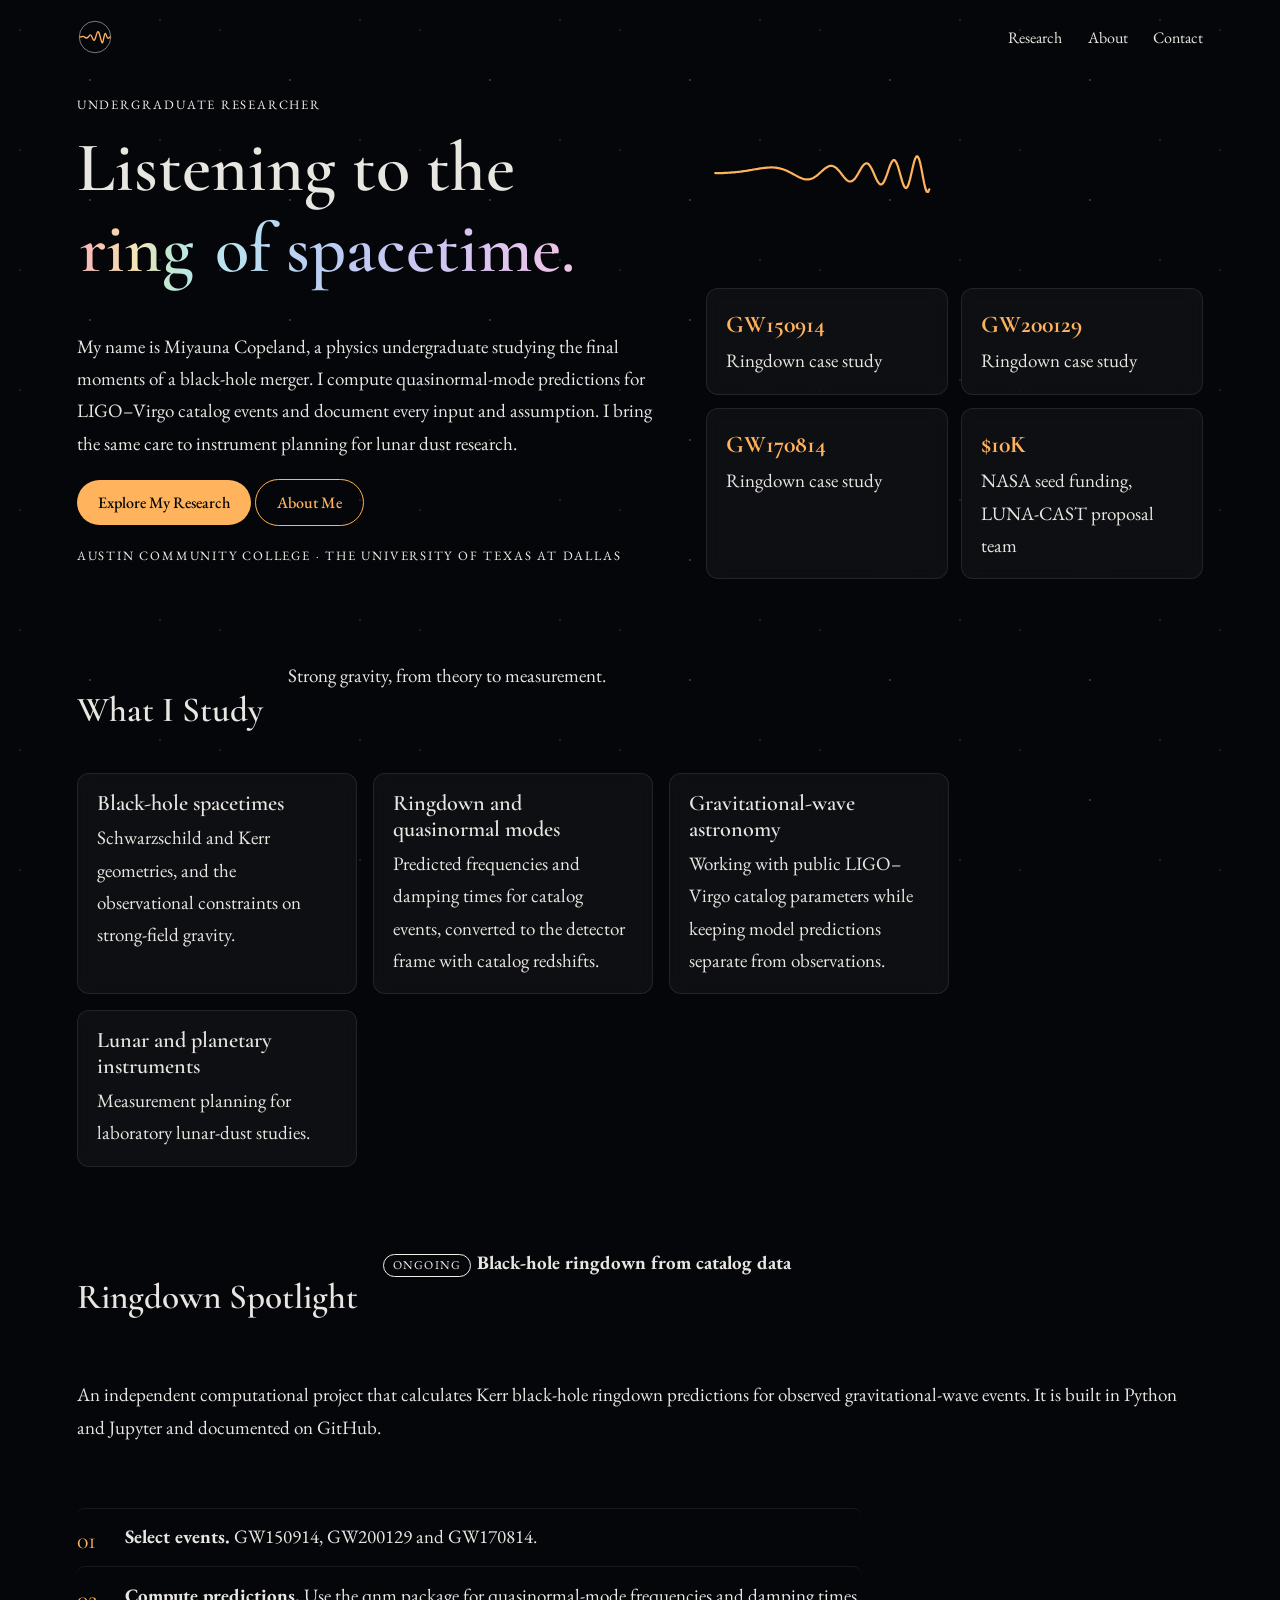
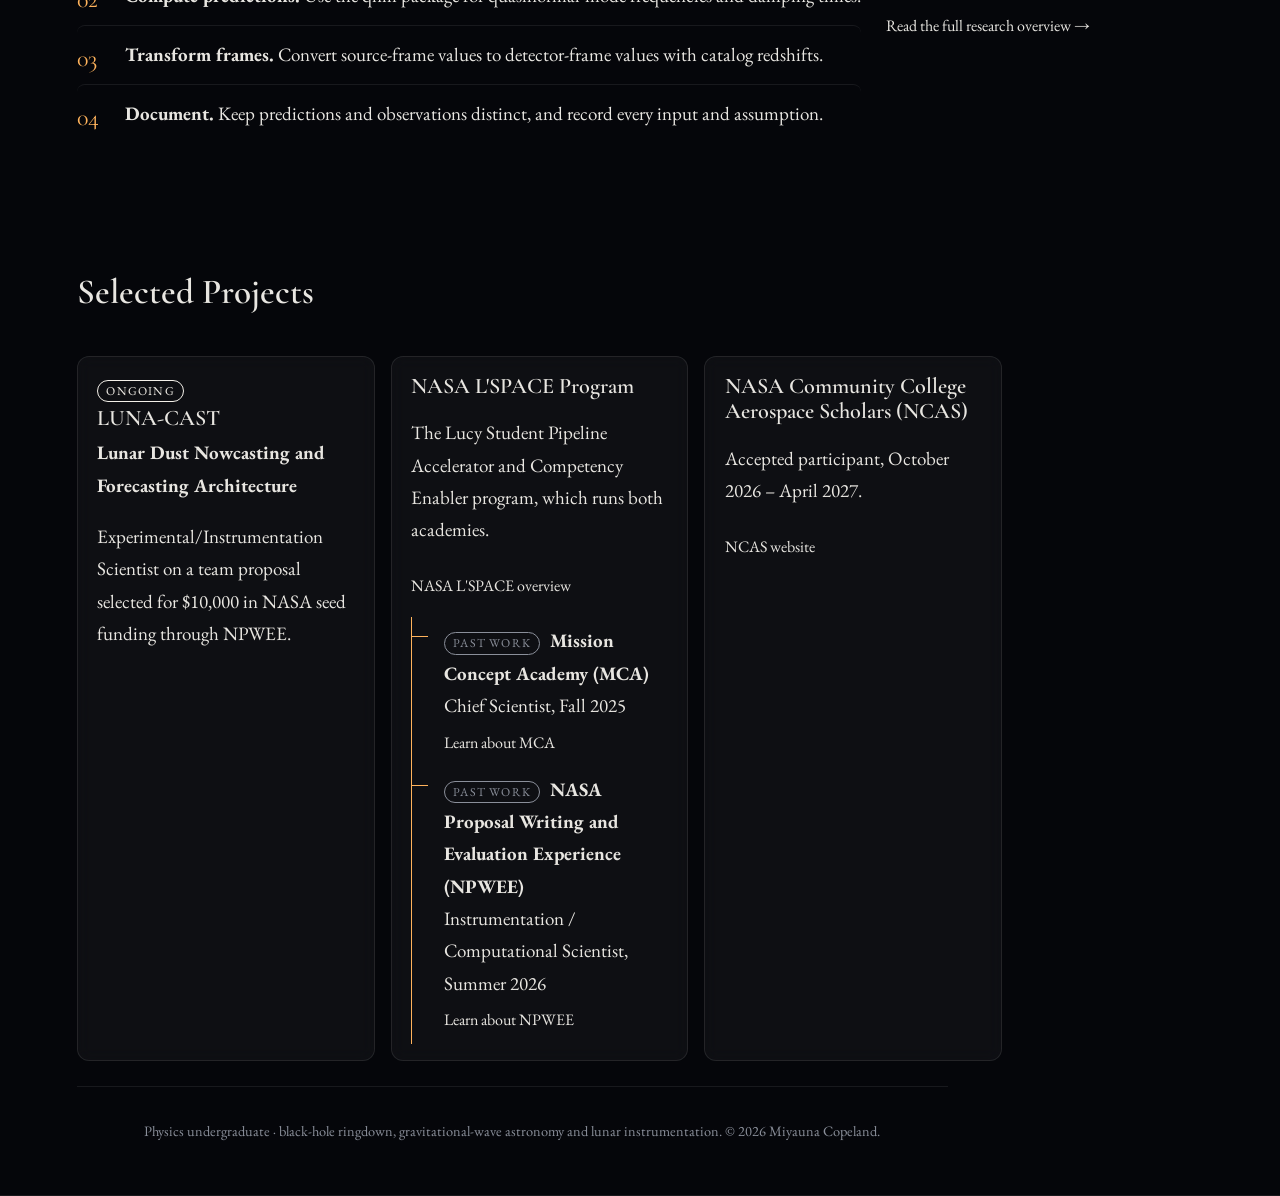
==== v2/index.html @ 6c696cd4 "Modify navigation and add favicon links in index.html Updated navigation links and added favicon lin" ====
<!DOCTYPE html>
<html lang="en"><head>
<meta charset="UTF-8"><meta name="viewport" content="width=device-width, initial-scale=1">
<title>Miyauna Copeland</title>
<link rel="icon" href="logos/logo.svg" type="image/svg+xml">
<link href="https://fonts.googleapis.com/css2?family=Cormorant+Garamond:wght@500;600;700&family=EB+Garamond:wght@400;500&display=swap" rel="stylesheet">
<link rel="stylesheet" href="style.css?v=37">
</head><body>
<nav><a class="home" href="index.html"><img src="logos/logo.svg" alt="Home" width="36" height="36"></a><a href="research.html">Research</a><a href="about.html">About</a><a href="contact.html">Contact</a>
 <link rel="icon" href="logos/favicon.svg" type="image/svg+xml">
<link rel="icon" href="logos/favicon.png" sizes="32x32" type="image/png">
<link rel="apple-touch-icon" href="logos/favicon.png">
 <div class="top">
  <div>
   <p class="badge">Undergraduate Researcher</p>
   <h1>Listening to the<br><span class="rb1">ring</span>&nbsp;<span class="rb2">of spacetime.</span></h1>
   <p>My name is Miyauna Copeland, a physics undergraduate studying the final moments of a black-hole merger. I compute quasinormal-mode predictions for LIGO–Virgo catalog events and document every input and assumption. I bring the same care to instrument planning for lunar dust research.</p>
   <a class="btn" href="research.html">Explore My Research</a> <a class="btn ghost" href="about.html">About Me</a>
   <p class="label" style="margin-top:1.2rem">Austin Community College · The University of Texas at Dallas</p>
  </div>
  <div>
   <svg id="chirp" viewBox="0 0 380 200" aria-label="Gravitational wave chirp. Hover to replay."><path/><line x1="270" y1="55" x2="270" y2="145"/><text x="276" y="62" fill="#ffffff">MERGER</text></svg>
   <div class="stats">
    <div><b>GW150914</b>Ringdown case study</div>
    <div><b>GW200129</b>Ringdown case study</div>
    <div><b>GW170814</b>Ringdown case study</div>
    <div><b>$10K</b>NASA seed funding, LUNA-CAST proposal team</div>
   </div>
  </div>
 </div>

 <h2>What I Study</h2>
 <p>Strong gravity, from theory to measurement.</p>
 <div class="grid">
  <div class="card"><h3>Black-hole spacetimes</h3>Schwarzschild and Kerr geometries, and the observational constraints on strong-field gravity.</div>
  <div class="card"><h3>Ringdown and quasinormal modes</h3>Predicted frequencies and damping times for catalog events, converted to the detector frame with catalog redshifts.</div>
  <div class="card"><h3>Gravitational-wave astronomy</h3>Working with public LIGO–Virgo catalog parameters while keeping model predictions separate from observations.</div>
  <div class="card"><h3>Lunar and planetary instruments</h3>Measurement planning for laboratory lunar-dust studies.</div>
 </div>

 <h2>Ringdown Spotlight</h2>
 <p><span class="tag">Ongoing</span><b>Black-hole ringdown from catalog data</b></p>
 <p>An independent computational project that calculates Kerr black-hole ringdown predictions for observed gravitational-wave events. It is built in Python and Jupyter and documented on GitHub.</p>
 <ol class="steps">
  <li><b>Select events.</b> GW150914, GW200129 and GW170814.</li>
  <li><b>Compute predictions.</b> Use the qnm package for quasinormal-mode frequencies and damping times.</li>
  <li><b>Transform frames.</b> Convert source-frame values to detector-frame values with catalog redshifts.</li>
  <li><b>Document.</b> Keep predictions and observations distinct, and record every input and assumption.</li>
 </ol>
 <p><a href="research.html">Read the full research overview →</a></p>

 <h2>Selected Projects</h2>
 <div class="grid">
  <div class="card">
   <span class="tag">Ongoing</span>
   <h3>LUNA-CAST</h3>
   <b>Lunar Dust Nowcasting and Forecasting Architecture</b>
   <p>Experimental/Instrumentation Scientist on a team proposal selected for $10,000 in NASA seed funding through NPWEE.</p>
  </div>
  <div class="card">
   <h3>NASA L'SPACE Program</h3>
   <p>The Lucy Student Pipeline Accelerator and Competency Enabler program, which runs both academies.</p>
   <a href="https://www.nasa.gov/stem-content/lspace-interactive-program-for-students/" target="_blank" rel="noopener">NASA L'SPACE overview</a>
   <ul class="branch">
    <li><span class="tag past">Past Work</span> <b>Mission Concept Academy (MCA)</b><br>Chief Scientist, Fall 2025<br><a href="https://www.lspace.asu.edu/mission-concept-academy" target="_blank" rel="noopener">Learn about MCA</a></li>
    <li><span class="tag past">Past Work</span> <b>NASA Proposal Writing and Evaluation Experience (NPWEE)</b><br>Instrumentation / Computational Scientist, Summer 2026<br><a href="https://www.lspace.asu.edu/proposal-writing-academy" target="_blank" rel="noopener">Learn about NPWEE</a></li>
   </ul>
  </div>
  <div class="card">
   <h3>NASA Community College Aerospace Scholars (NCAS)</h3>
   <p>Accepted participant, October 2026 – April 2027.</p>
   <a href="https://nasa-ncas.org/" target="_blank" rel="noopener">NCAS website</a>
  </div>
 </div>
</div></div>
<footer>Physics undergraduate · black-hole ringdown, gravitational-wave astronomy and lunar instrumentation. © 2026 Miyauna Copeland.</footer>
<script src="script.js"></script>
</body></html>
---- v2/style.css ----
*{box-sizing:border-box}
html{scroll-behavior:smooth}
body{margin:0;background:#05060a;color:#e8e6e1;font:19px/1.7 'EB Garamond',serif}
body::before{content:"";position:fixed;inset:0;pointer-events:none;opacity:.35;z-index:-1;background-image:radial-gradient(1px 1px at 20px 30px,#fff,transparent),radial-gradient(1.5px 1.5px at 90px 80px,#fff,transparent),radial-gradient(1px 1px at 160px 20px,#fff,transparent);background-size:200px 120px}
h1,h2,h3{font-family:'Cormorant Garamond',serif;font-weight:600;line-height:1.15;margin:0 0 .5em}
h1{font-size:clamp(2.6rem,6vw,4.4rem)}
h2{font-size:2.2rem;margin-top:2.4em}
a{color:#ffb35c}

nav{display:flex;flex-wrap:wrap;gap:1.6rem;align-items:center;padding:1.2rem 6%;border-bottom:1px solid rgba(255,255,255,.08)}
nav a{color:#e8e6e1;text-decoration:none;font-size:1rem}
nav a.on{color:#ffb35c}
nav .btn{margin-left:0}
nav .home{display:flex;align-items:center;margin-right:auto}
nav .home img{display:block;width:36px;height:36px}

.wrap{max-width:1000px;margin:0 auto;padding:0 6% 4rem}
.after{max-width:1000px;margin:0 auto;padding:0 6% 4rem}
.btn{display:inline-block;background:#ffb35c;color:#05060a;padding:.55em 1.3em;border-radius:999px;text-decoration:none;font-weight:500}
.btn.ghost{background:none;color:#ffb35c;border:1px solid #ffb35c}
.badge,.label{color:#f2efe8;font-size:.8rem;letter-spacing:.14em;text-transform:uppercase}
.tag{display:inline-block;font-size:.75rem;letter-spacing:.1em;text-transform:uppercase;border:1px solid #f2efe8;color:#f2efe8;border-radius:999px;padding:0 .7em;margin-right:.5em}
.tag.past{border-color:#8a8f9a;color:#8a8f9a}

.hero{position:relative;padding:4rem 0 2rem;background:radial-gradient(ellipse at 75% 20%,rgba(255,179,92,.14),transparent 60%),radial-gradient(ellipse at 20% 0%,rgba(255,255,255,.06),transparent 55%)}
.hero h1{color:#F7F3EC}
.top{display:grid;grid-template-columns:1.2fr 1fr;gap:2rem;align-items:center}
@media(max-width:760px){.top{grid-template-columns:1fr}}
.stats{display:grid;grid-template-columns:1fr 1fr;gap:.8rem;margin-top:1.4rem}
.stats div,.card{background:rgba(255,255,255,.04);border:1px solid rgba(255,255,255,.09);border-radius:12px;padding:1rem 1.2rem;backdrop-filter:blur(8px)}
.stats b{display:block;color:#ffb35c;font-family:'Cormorant Garamond',serif;font-size:1.5rem}
.grid{display:grid;grid-template-columns:repeat(auto-fit,minmax(230px,1fr));gap:1rem}
.card{transition:transform .6s;min-width:0;overflow-wrap:anywhere}
.card:hover{transform:translateY(-3px)}
.card h3{margin-bottom:.3em}
.card a{display:inline-block;margin-top:.4rem}

#chirp{display:block;width:100%;max-width:640px;height:auto}
#chirp text{fill:#ffffff;font-size:17px;letter-spacing:2px}
#chirp line{stroke:#ffffff;stroke-width:2}

.steps{counter-reset:s;list-style:none;padding:0}
.steps li{counter-increment:s;padding:.8rem 0 .8rem 3rem;position:relative;border-top:1px solid rgba(255,255,255,.08);border-radius:8px;transition:transform .35s,background .35s,box-shadow .35s}
.steps li::before{content:"0" counter(s);position:absolute;left:0;color:#ffb35c;font-family:'Cormorant Garamond',serif;font-size:1.5rem}
.steps li:hover{transform:translateY(-3px);background:rgba(255,179,92,.08);box-shadow:0 0 22px rgba(255,179,92,.28)}
.principle{border-left:3px solid #ffb35c;padding:.4rem 1.2rem;background:rgba(255,179,92,.06)}
.branch{list-style:none;margin:1rem 0 0;padding:0 0 0 1.1rem;border-left:1px solid #ffb35c}
.branch li{position:relative;padding:.5rem 0 .5rem .9rem}
.branch li::before{content:"";position:absolute;left:-1.1rem;top:1.2rem;width:1rem;border-top:1px solid #ffb35c}
form{display:grid;gap:1rem;max-width:560px}
input,select,textarea{background:rgba(255,255,255,.05);border:1px solid rgba(255,255,255,.15);border-radius:8px;padding:.7rem;color:#e8e6e1;font:inherit}
footer{border-top:1px solid rgba(255,255,255,.08);padding:2rem 6%;color:#8a8f9a;font-size:.9rem}

.headshot{width:210px;height:270px;object-fit:cover;object-position:center top;border-radius:50%;border:2px solid #ffb35c;display:block;margin:0 0 1.5rem}
.headshot.side{float:right;width:190px;height:245px;margin:.4rem 0 1rem .8rem;position:relative;left:-30px;shape-outside:ellipse(50% 50% at 50% 50%)}
@media(max-width:600px){.headshot.side{float:none;left:0;margin:0 auto 1.2rem}}
.gallery{display:flex;flex-wrap:wrap;gap:1.5rem;justify-content:center;margin:2rem 0;clear:both}
.gallery figure{margin:0;text-align:center}
.gallery img{display:block;width:210px;height:270px;border-radius:50%;object-fit:cover;object-position:center top;border:2px solid #ffb35c}
.gallery figcaption{font-size:.9rem;color:#8a8f9a;margin-top:.5rem}

.rb1,.rb2{display:inline-block;padding:0 .04em .08em;-webkit-background-clip:text;background-clip:text;-webkit-text-fill-color:transparent;color:transparent;background-size:100% 100%}
.rb1{background-image:linear-gradient(90deg,#f4b6bd 0%,#f6cbb0 25%,#f5e6b8 50%,#c3e8cf 75%,#b9e6ee 100%)}
.rb2{background-image:linear-gradient(90deg,#b9e6ee 0%,#bccaf3 35%,#d6c4f1 70%,#f1c4e4 100%)}
@keyframes drift{from{background-position:0 0}to{background-position:200px 120px}}
body.research::before{opacity:.6;animation:drift 20s linear infinite}

.stage{height:260vh;position:relative;margin-top:2rem}
.stage .pin{position:sticky;top:0;height:100vh;display:flex;align-items:center;justify-content:center}
#merger{display:block;width:100%;height:100%;max-width:none;margin:0;-webkit-mask-image:radial-gradient(ellipse at center,#000 45%,transparent 75%);mask-image:radial-gradient(ellipse at center,#000 45%,transparent 75%)}
.stage .cap{position:absolute;left:0;right:0;bottom:12%;text-align:center;color:#f2efe8;font-size:.85rem;letter-spacing:.16em;text-transform:uppercase}

.reveal{opacity:0;transform:translateY(-70px) scaleY(1.15);filter:blur(6px);transition:opacity 1.6s cubic-bezier(.16,1,.3,1),transform 2.2s cubic-bezier(.05,.9,.1,1),filter 1.6s cubic-bezier(.16,1,.3,1)}
.reveal.in{opacity:1;transform:none;filter:none}

/* ===== About page scroll sequences ===== */
.journey{position:relative;height:300vh}
.jpin{position:sticky;top:0;height:100vh;display:flex;align-items:center;justify-content:center;overflow:hidden}
.sc{position:absolute;max-width:740px;padding:0 6%;opacity:0;visibility:hidden;will-change:transform,opacity,filter}
.sc.left{text-align:left}
.sc h2{margin-top:0}
.big{font-family:'Cormorant Garamond',Georgia,serif;font-size:clamp(1.8rem,5vw,3rem);text-align:center;margin-top:-14vh}
.principle{text-align:center;font-family:'Cormorant Garamond',Georgia,serif;font-size:clamp(1.4rem,3.4vw,2rem);line-height:1.35}
.sc.principle{border:0;background:none;padding:0 6%}
.hole{width:90px;height:90px;border-radius:50%;background:#000;box-shadow:0 0 0 5px rgba(212,175,55,.7),0 0 70px 24px rgba(212,175,55,.35);padding:0}
.snap{color:#d4af37}
.note{top:9%;text-align:center;font-size:1rem;color:#d4af37;max-width:560px;font-style:italic}

.me{left:7%;bottom:5vh;width:90px;padding:0}
.me svg{width:100%;height:auto;transform-origin:50% 100%;will-change:transform}
#arm{transform-box:view-box;transform-origin:73px 60px}
#armL{transform-box:view-box;transform-origin:19px 60px}

.chip{padding:.35rem .9rem;border:1px solid rgba(212,175,55,.6);border-radius:999px;background:rgba(10,21,48,.8);color:#f5f1e8;font-size:.9rem;white-space:nowrap;max-width:none}
.chip.say{white-space:normal;width:220px;text-align:center;border-radius:16px;line-height:1.3}
.c1{left:6%;bottom:36vh}
.c2{left:20%;bottom:44vh}
.c3{left:4%;bottom:50vh}
.c4{left:18%;bottom:57vh}
.c5{left:30%;bottom:38vh}
.c6{left:8%;bottom:30vh}
.v1{left:36%;bottom:66vh;rotate:-3deg}
.v2{left:8%;bottom:62vh;rotate:2deg}
.v3{right:8%;bottom:48vh;rotate:3deg}
.v4{left:26%;bottom:70vh;rotate:-2deg}
.v5{right:12%;bottom:62vh;rotate:-3deg}
.v6{left:44%;bottom:30vh;rotate:2deg}
.v7{right:6%;bottom:36vh;rotate:-2deg}
.launch{width:100%;max-width:none;height:100%;padding:0}
.waves{position:absolute;left:0;top:50%;width:200%;stroke:#d4af37;fill:none;stroke-width:2;opacity:.7}
.rocket{position:absolute;left:50%;top:50%;width:150px;margin:-130px 0 0 -75px;will-change:transform}
.rocket path:last-child{transform-box:fill-box;transform-origin:50% 0}
.clock{position:absolute;left:0;top:0;width:46px;height:46px;margin:-23px 0 0 -23px;border:3px solid #d4af37;border-radius:50%;background:#0a1530;opacity:0}
.clock::before,.clock::after{content:"";position:absolute;left:50%;bottom:50%;width:2px;height:16px;margin-left:-1px;background:#f5f1e8;transform-origin:50% 100%}
.clock::after{height:11px;transform:rotate(90deg)}

.tow{top:0;left:0;right:0;margin:0 auto;width:min(760px,92%);max-width:none;text-align:left}
.tow .headshot.side{left:0;margin:.4rem 0 1rem 1.2rem}
.tow h2{font-size:1.8rem;margin:1.1em 0 .3em}
.tow h2:first-child{margin-top:0}
.tow p{margin:0 0 .6em}
.tow .grid{margin-bottom:1rem}
.after h2{margin-top:1.6em}
.after>h2:first-of-type{margin-top:0}

@media(max-width:700px){
 .rocket{width:110px;margin:-95px 0 0 -55px}
 .chip{font-size:.75rem}
 .chip.say{width:170px}
 .me{width:70px}
 .c4,.c5{display:none}
 .v4,.v5,.v6,.v7{display:none}
}

/* ===== Reduced motion ===== */
@media (prefers-reduced-motion:reduce){
 *{animation:none!important;transition:none!important}
 .stage{display:none}
 .reveal{opacity:1;transform:none;filter:none}
 .journey{height:auto!important}
 .jpin{position:static;height:auto;display:block;overflow:visible}
 .sc{position:static;opacity:1!important;visibility:visible!important;transform:none!important;filter:none!important;margin:2rem auto}
 .hole,.launch,.me,.chip{display:none}
}
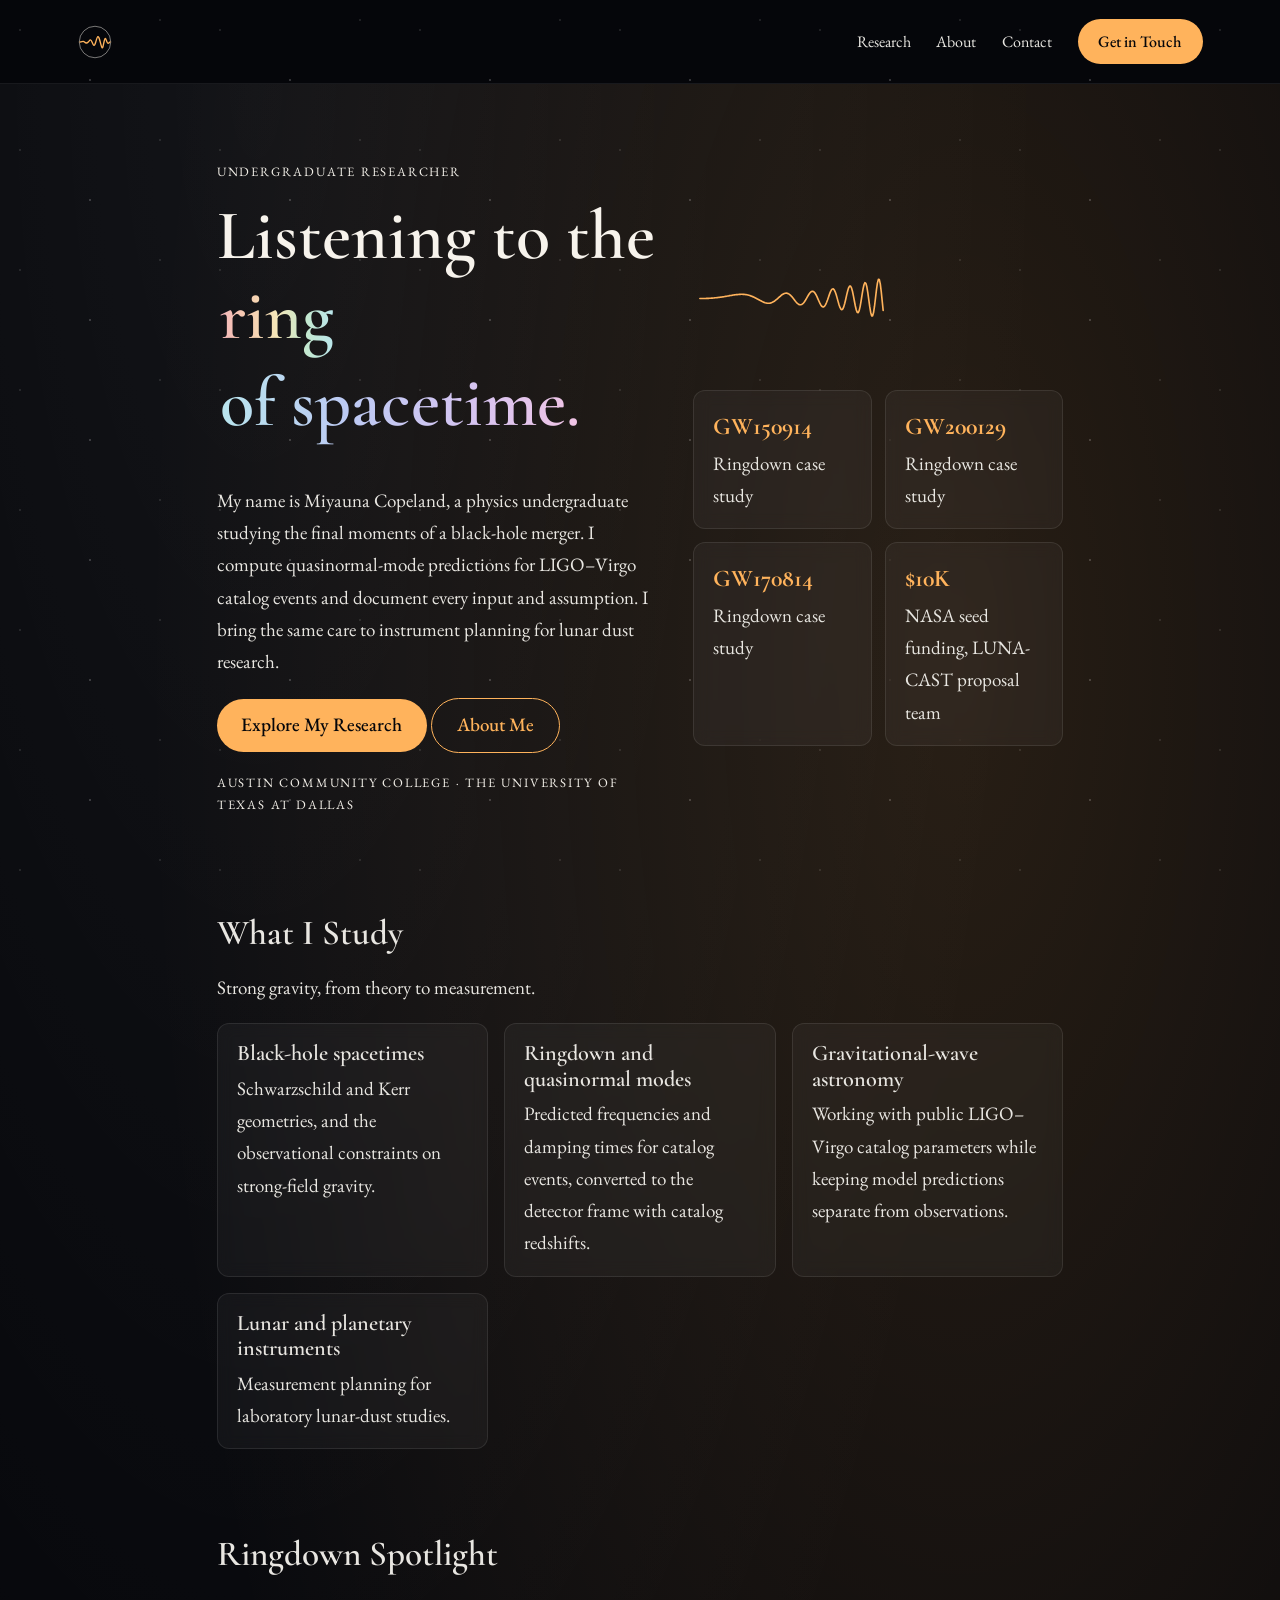
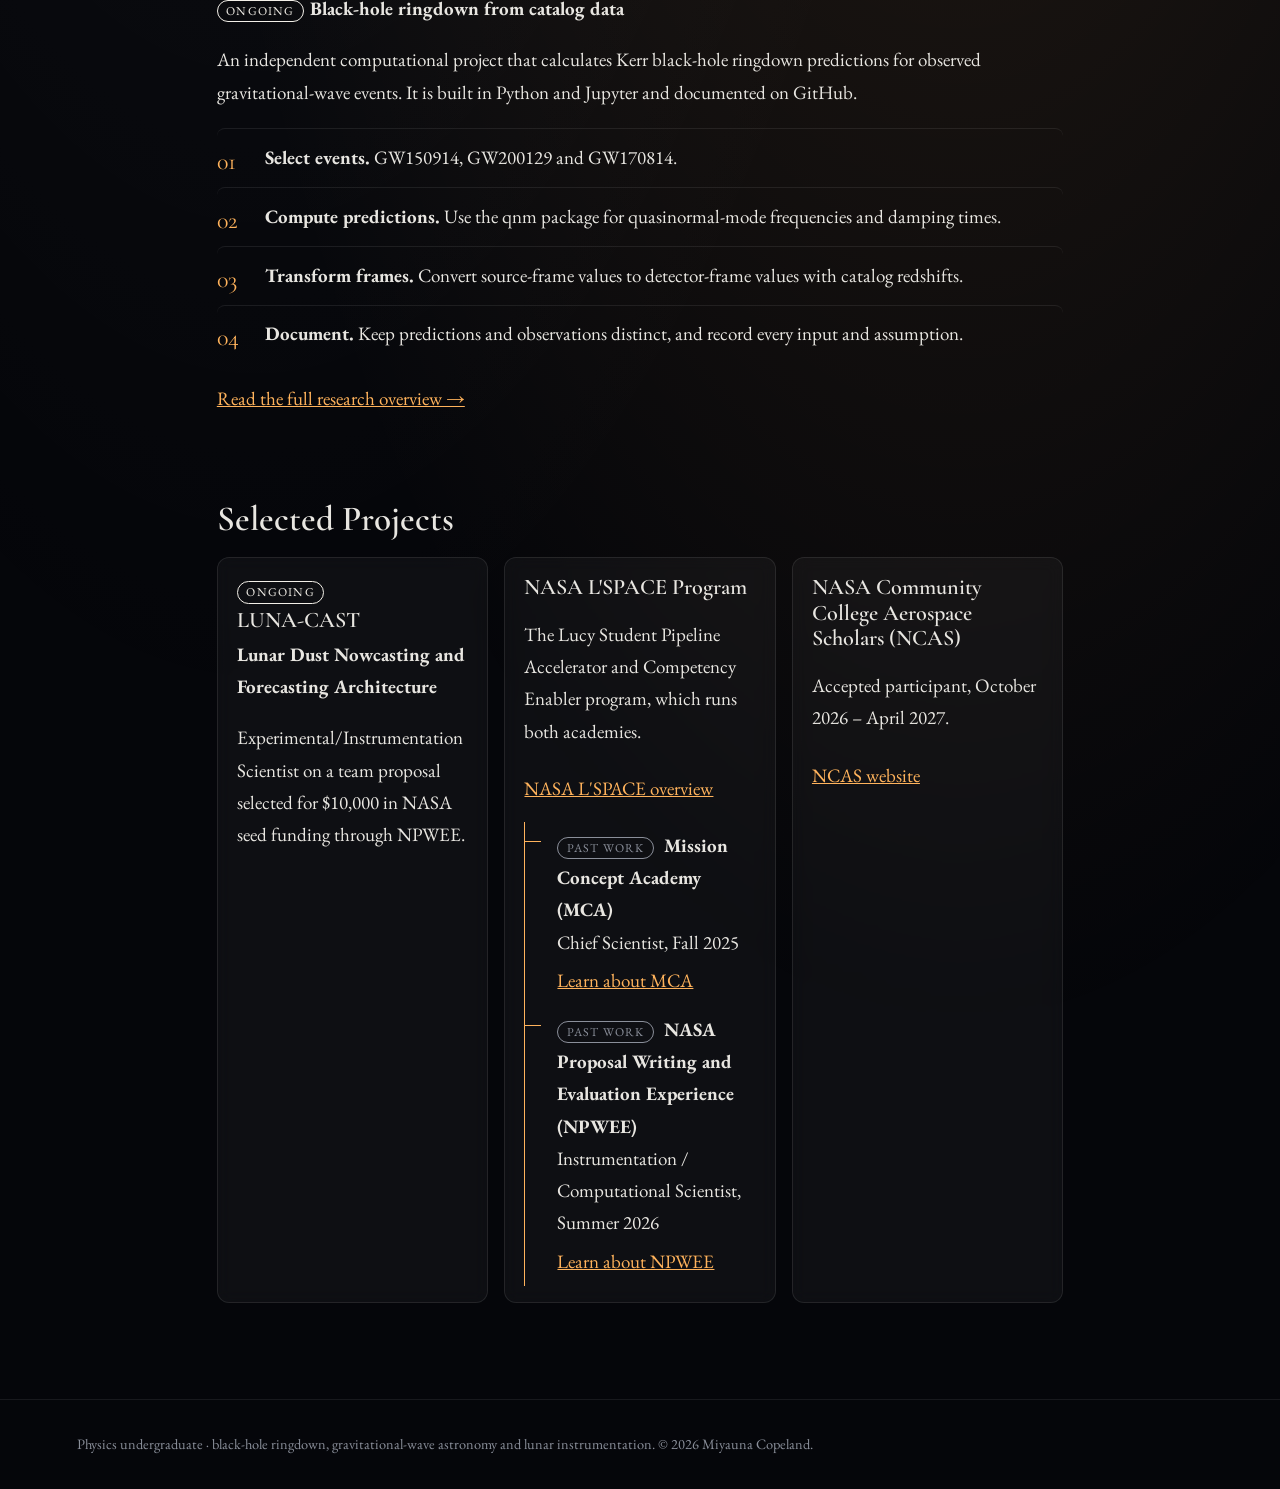
==== commit 4b853a3d: "Add 'Get in Touch' button to navigation" ====
--- a/v2/index.html
+++ b/v2/index.html
@@ -6,7 +6,7 @@
 <link href="https://fonts.googleapis.com/css2?family=Cormorant+Garamond:wght@500;600;700&family=EB+Garamond:wght@400;500&display=swap" rel="stylesheet">
 <link rel="stylesheet" href="style.css?v=37">
 </head><body>
-<nav><a class="home" href="index.html"><img src="logos/logo.svg" alt="Home" width="36" height="36"></a><a href="research.html">Research</a><a href="about.html">About</a><a href="contact.html">Contact</a>
+<nav><a class="home" href="index.html"><img src="logos/logo.svg" alt="Home" width="36" height="36"></a><a href="research.html">Research</a><a href="about.html">About</a><a href="contact.html">Contact</a><a class="btn" href="contact.html">Get in Touch</a></nav><div class="hero"><div class="wrap">
  <link rel="icon" href="logos/favicon.svg" type="image/svg+xml">
 <link rel="icon" href="logos/favicon.png" sizes="32x32" type="image/png">
 <link rel="apple-touch-icon" href="logos/favicon.png">
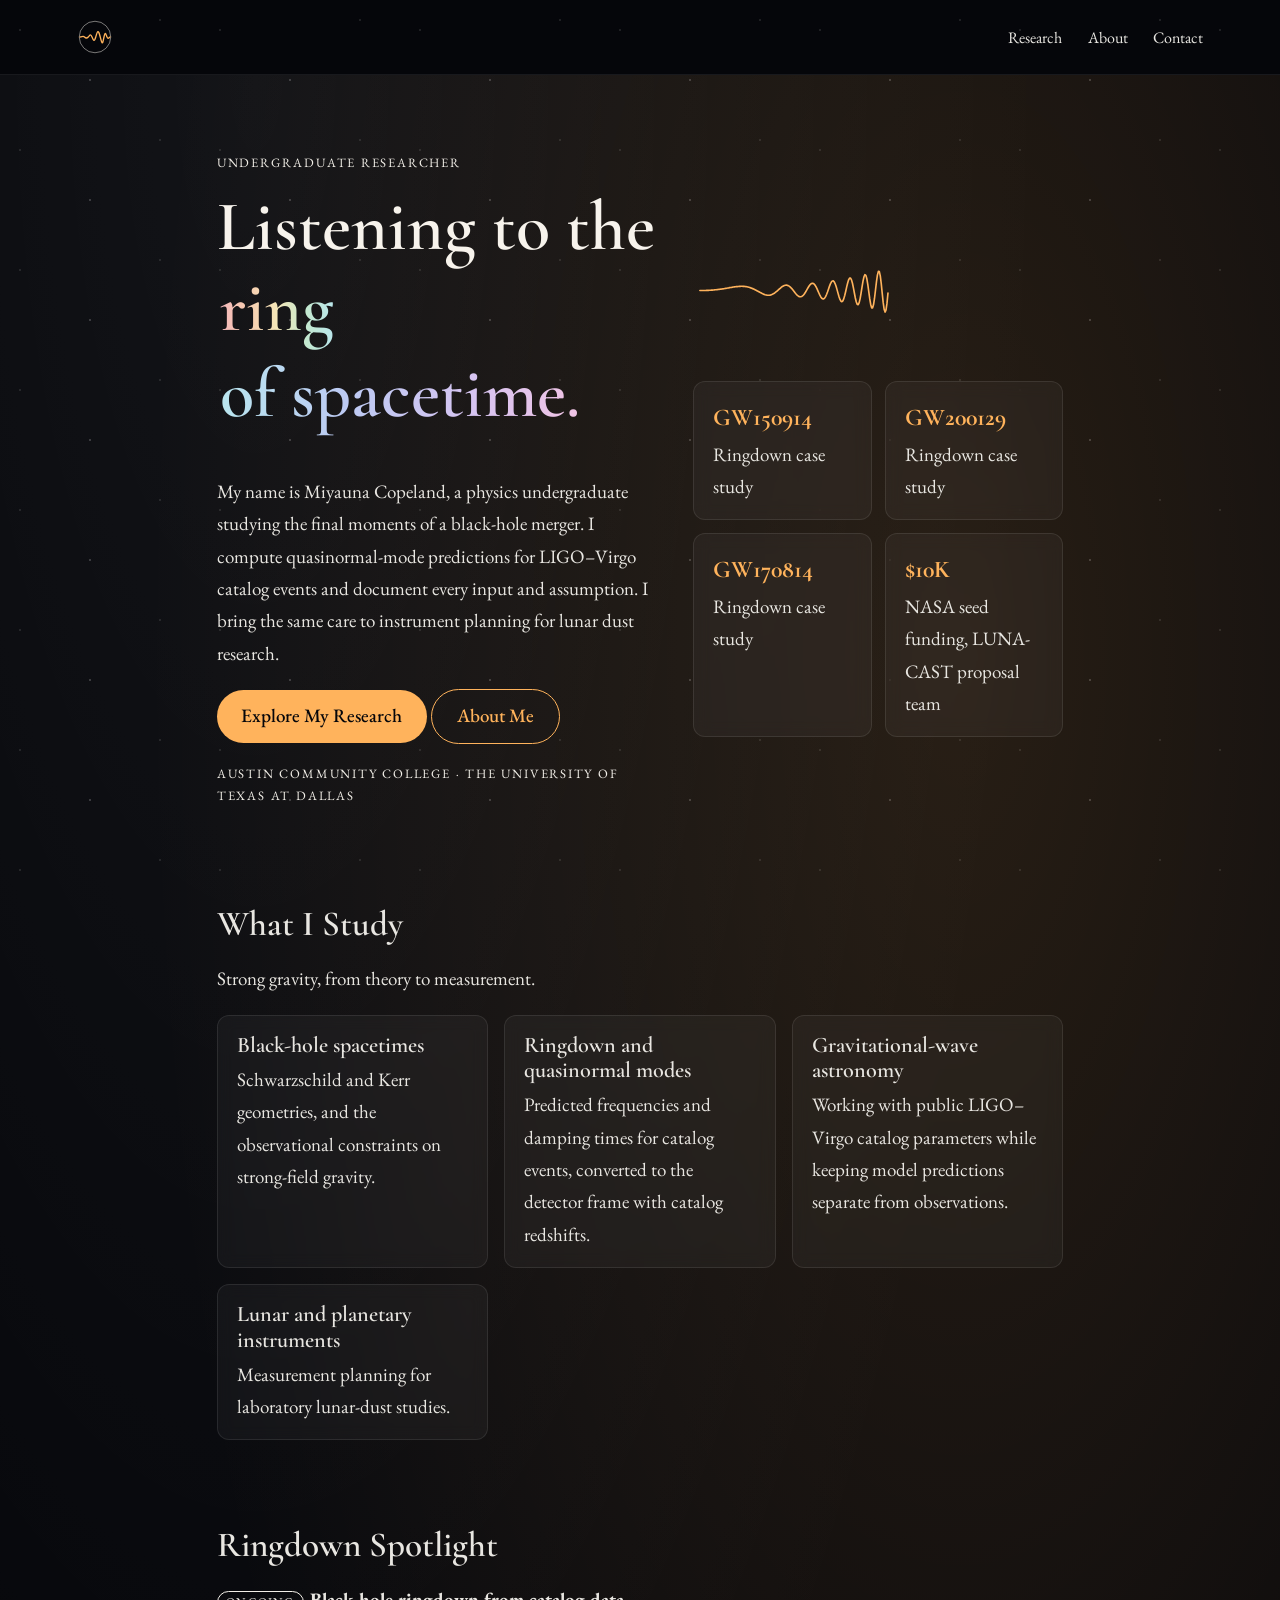
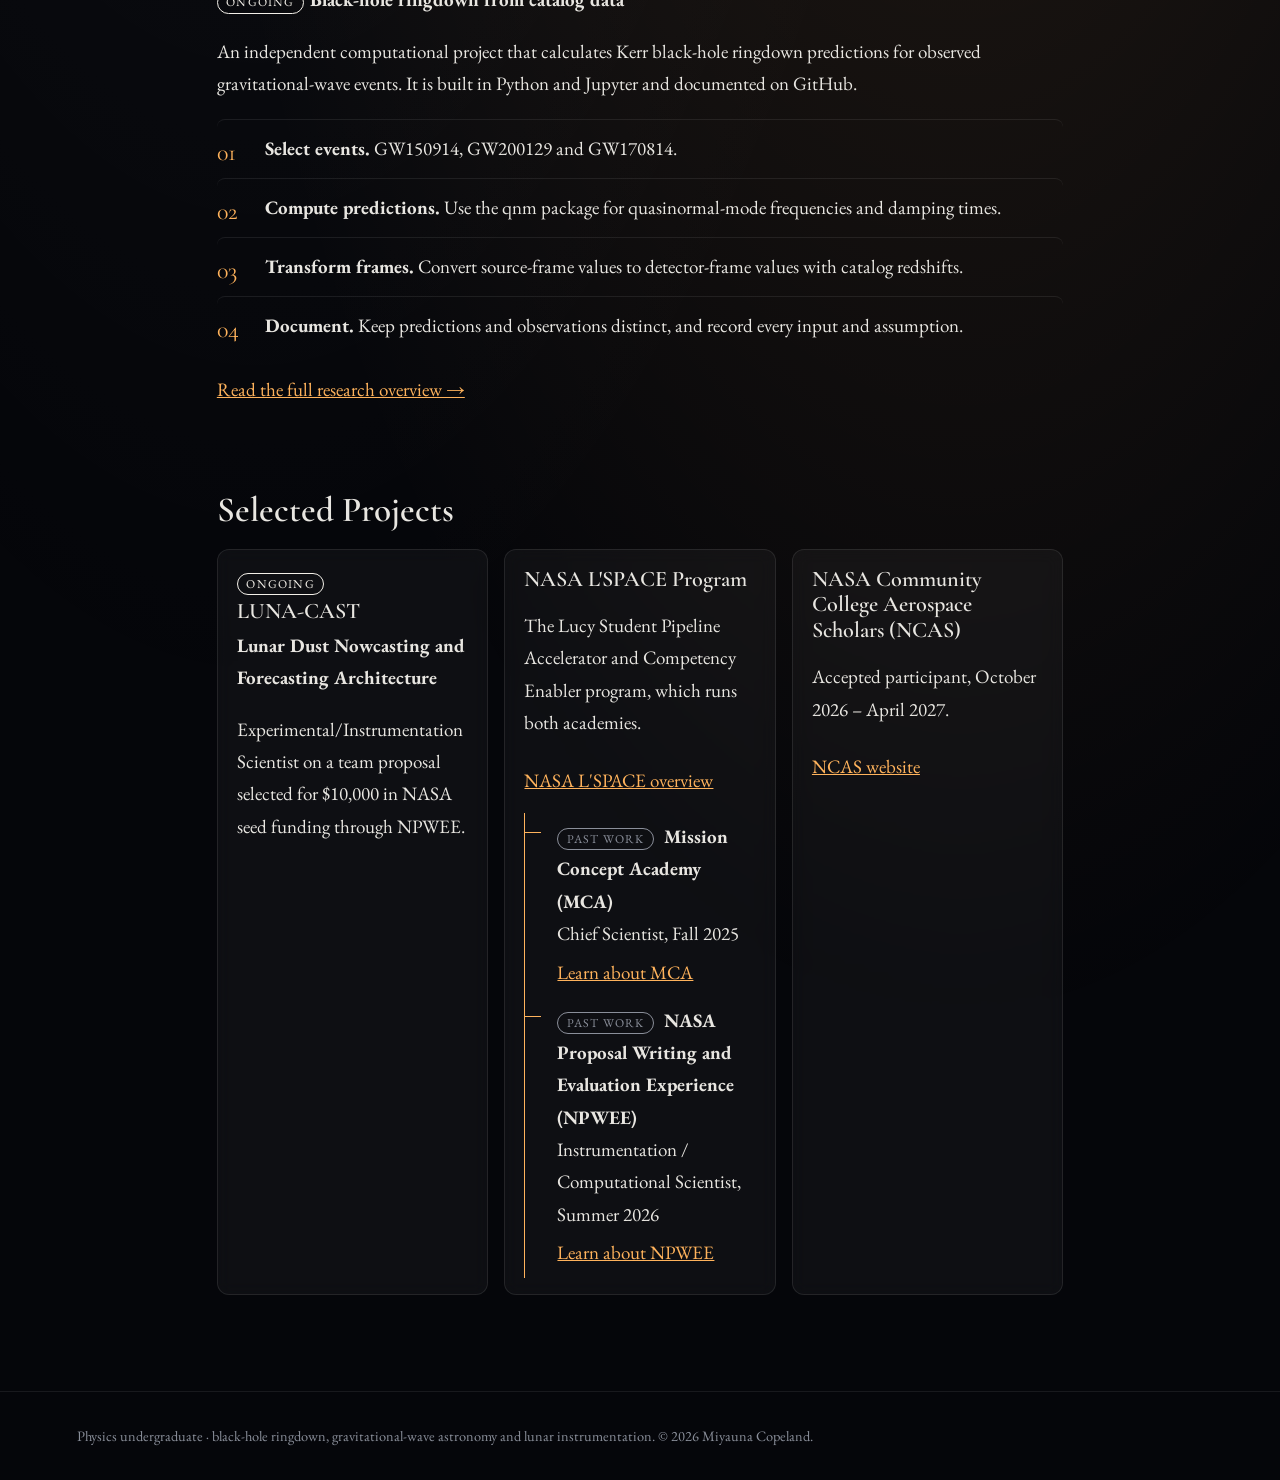
==== commit 7c33e05a: "Update navigation structure in index.html" ====
--- a/v2/index.html
+++ b/v2/index.html
@@ -6,7 +6,7 @@
 <link href="https://fonts.googleapis.com/css2?family=Cormorant+Garamond:wght@500;600;700&family=EB+Garamond:wght@400;500&display=swap" rel="stylesheet">
 <link rel="stylesheet" href="style.css?v=37">
 </head><body>
-<nav><a class="home" href="index.html"><img src="logos/logo.svg" alt="Home" width="36" height="36"></a><a href="research.html">Research</a><a href="about.html">About</a><a href="contact.html">Contact</a><a class="btn" href="contact.html">Get in Touch</a></nav><div class="hero"><div class="wrap">
+<nav><a class="home" href="index.html"><img src="logos/logo.svg" alt="Home" width="36" height="36"></a><a href="research.html">Research</a><a href="about.html">About</a><a href="contact.html">Contact</a></nav><div class="hero"><div class="wrap">
  <link rel="icon" href="logos/favicon.svg" type="image/svg+xml">
 <link rel="icon" href="logos/favicon.png" sizes="32x32" type="image/png">
 <link rel="apple-touch-icon" href="logos/favicon.png">
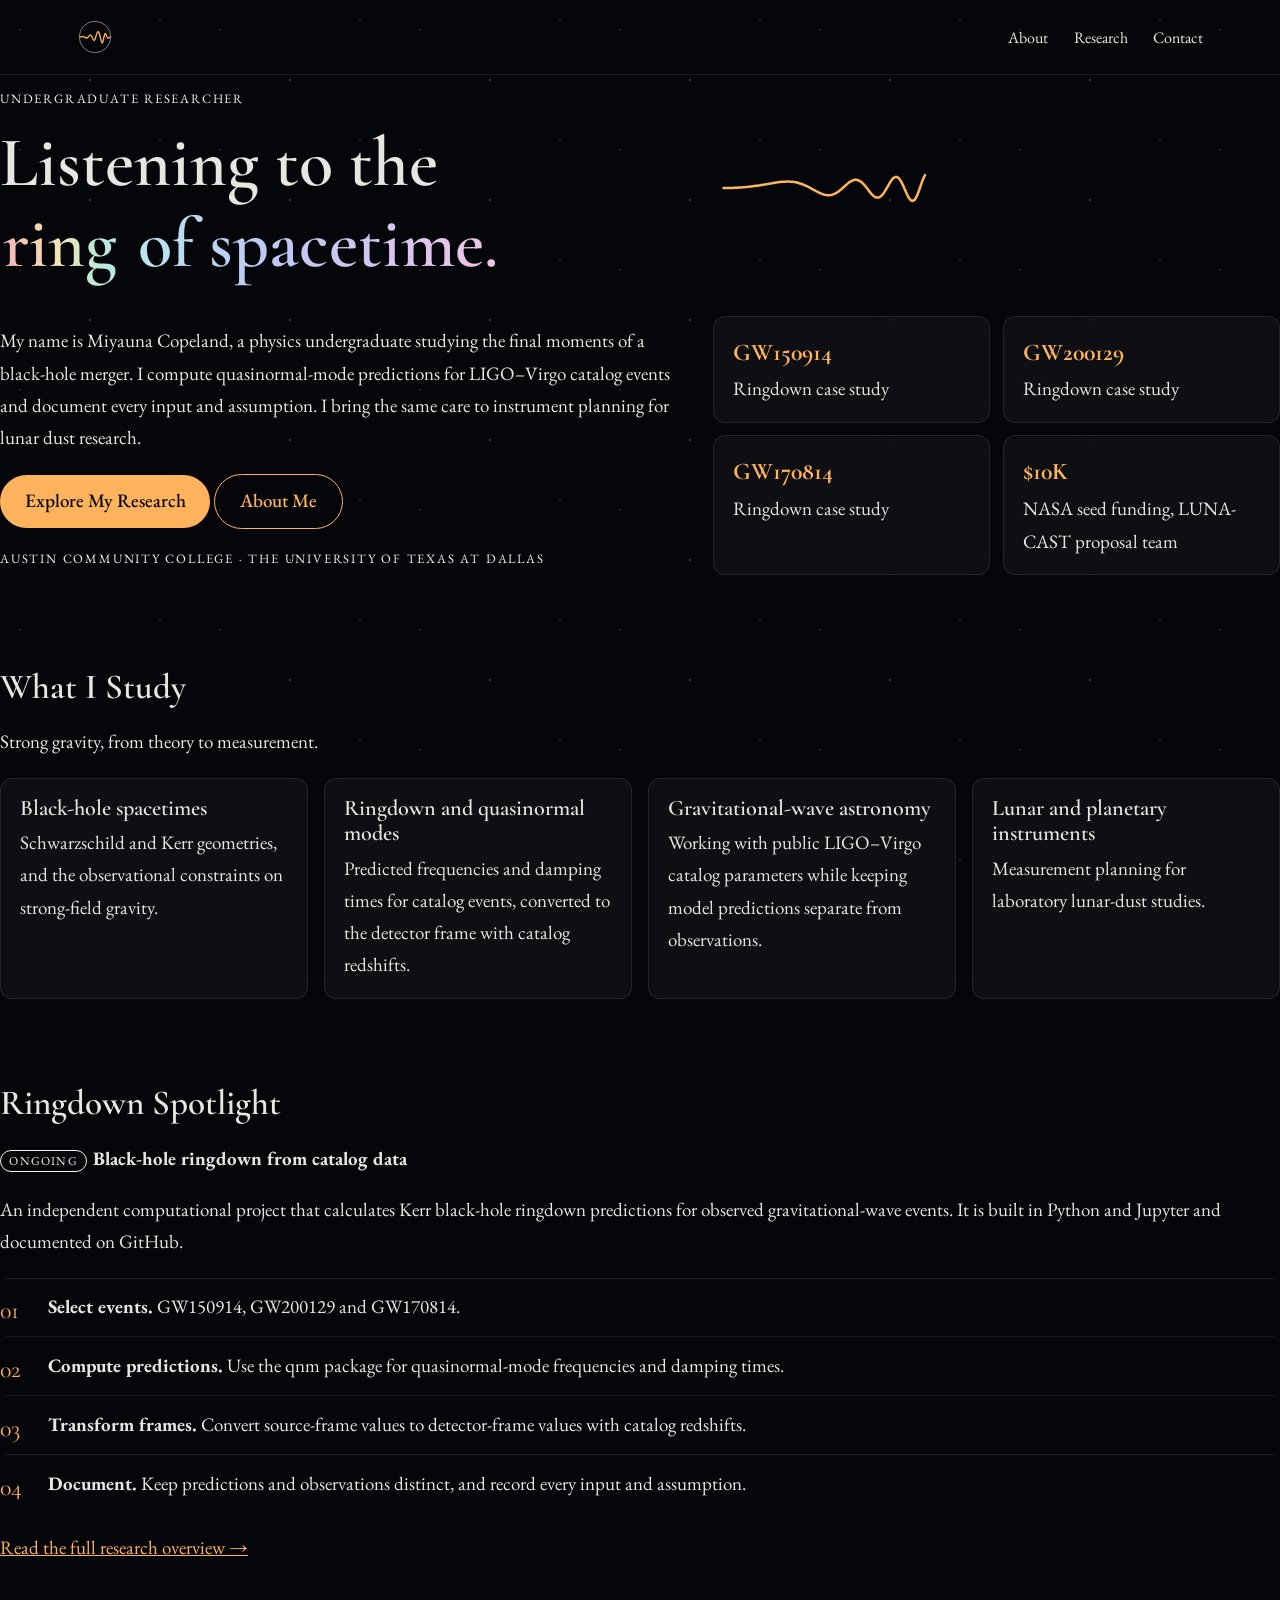
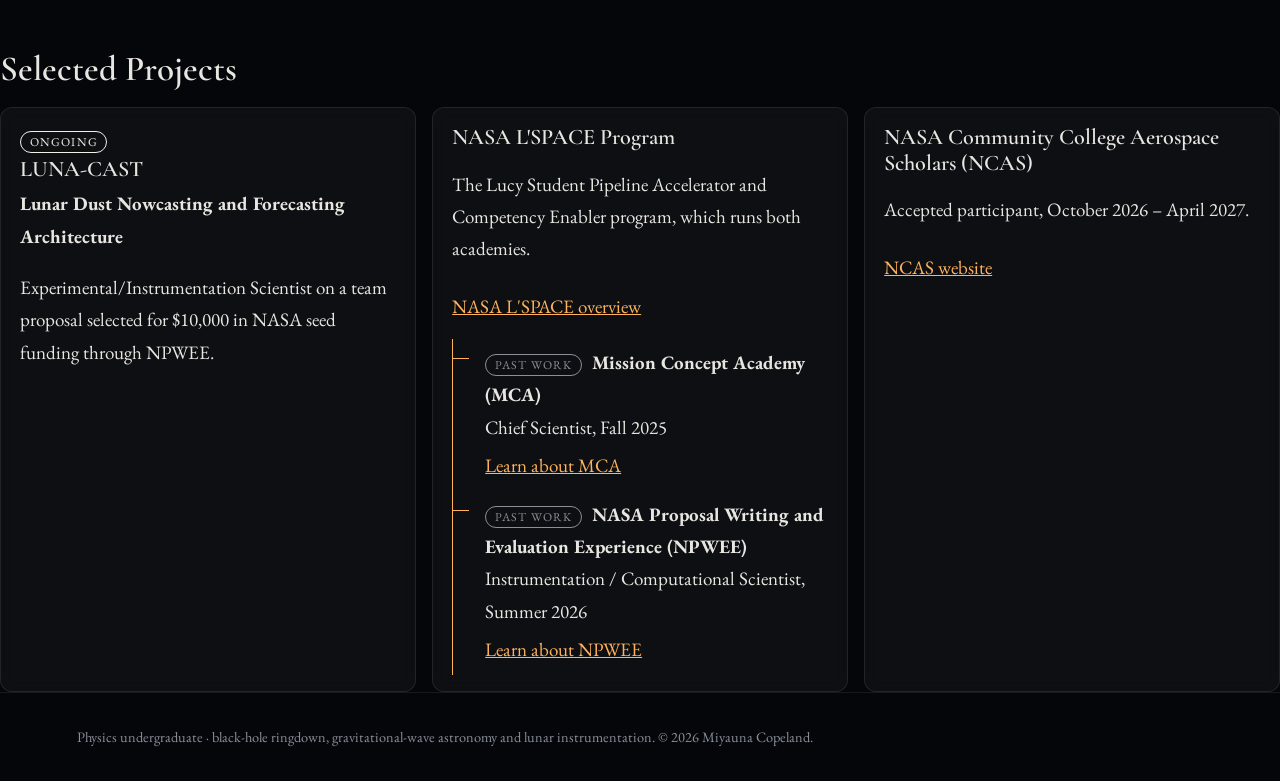
==== commit 891ebecc: "Reorder navigation links and update favicon links" ====
--- a/v2/index.html
+++ b/v2/index.html
@@ -6,8 +6,7 @@
 <link href="https://fonts.googleapis.com/css2?family=Cormorant+Garamond:wght@500;600;700&family=EB+Garamond:wght@400;500&display=swap" rel="stylesheet">
 <link rel="stylesheet" href="style.css?v=37">
 </head><body>
-<nav><a class="home" href="index.html"><img src="logos/logo.svg" alt="Home" width="36" height="36"></a><a href="research.html">Research</a><a href="about.html">About</a><a href="contact.html">Contact</a></nav><div class="hero"><div class="wrap">
- <link rel="icon" href="logos/favicon.svg" type="image/svg+xml">
+<nav><a class="home" href="index.html"><img src="logos/logo.svg" alt="Home" width="36" height="36"></a><a href="about.html">About</a><a href="research.html">Research</a><a href="contact.html">Contact</a></nav> <link rel="icon" href="logos/favicon.svg" type="image/svg+xml">
 <link rel="icon" href="logos/favicon.png" sizes="32x32" type="image/png">
 <link rel="apple-touch-icon" href="logos/favicon.png">
  <div class="top">
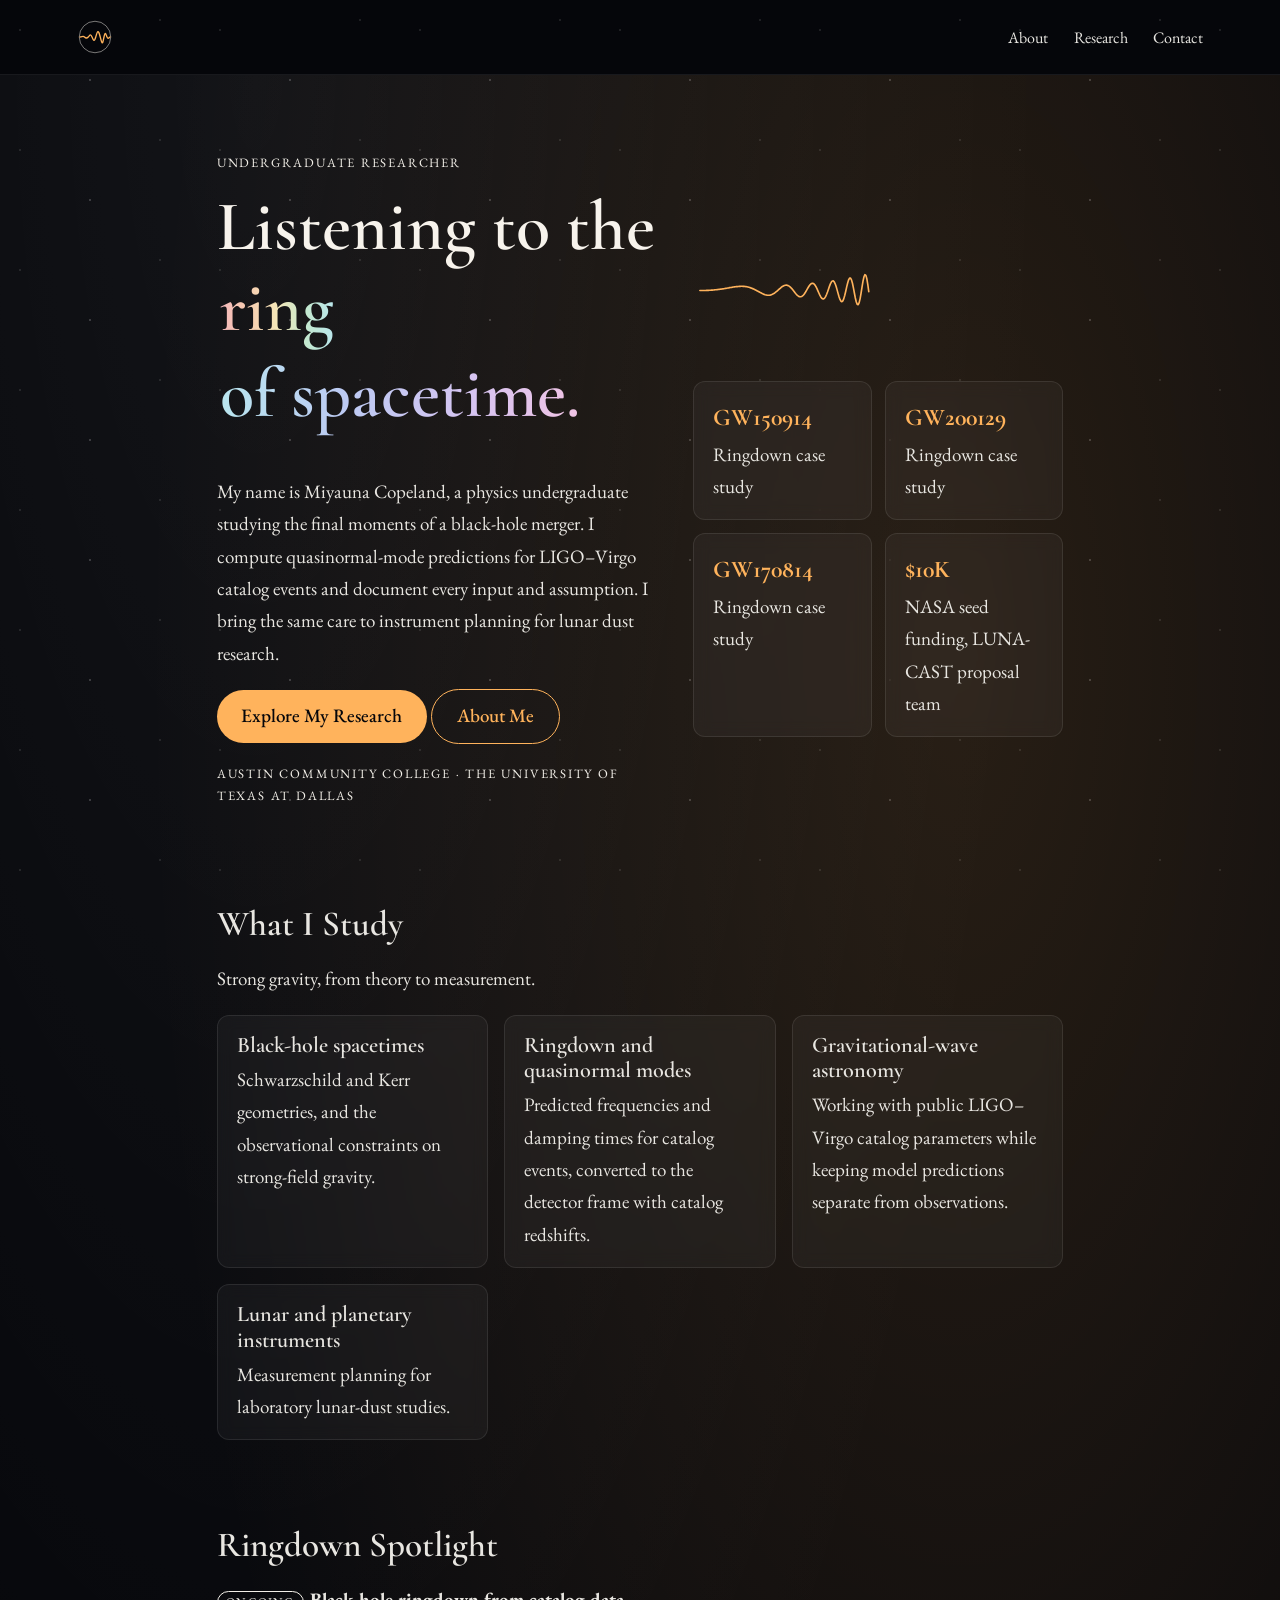
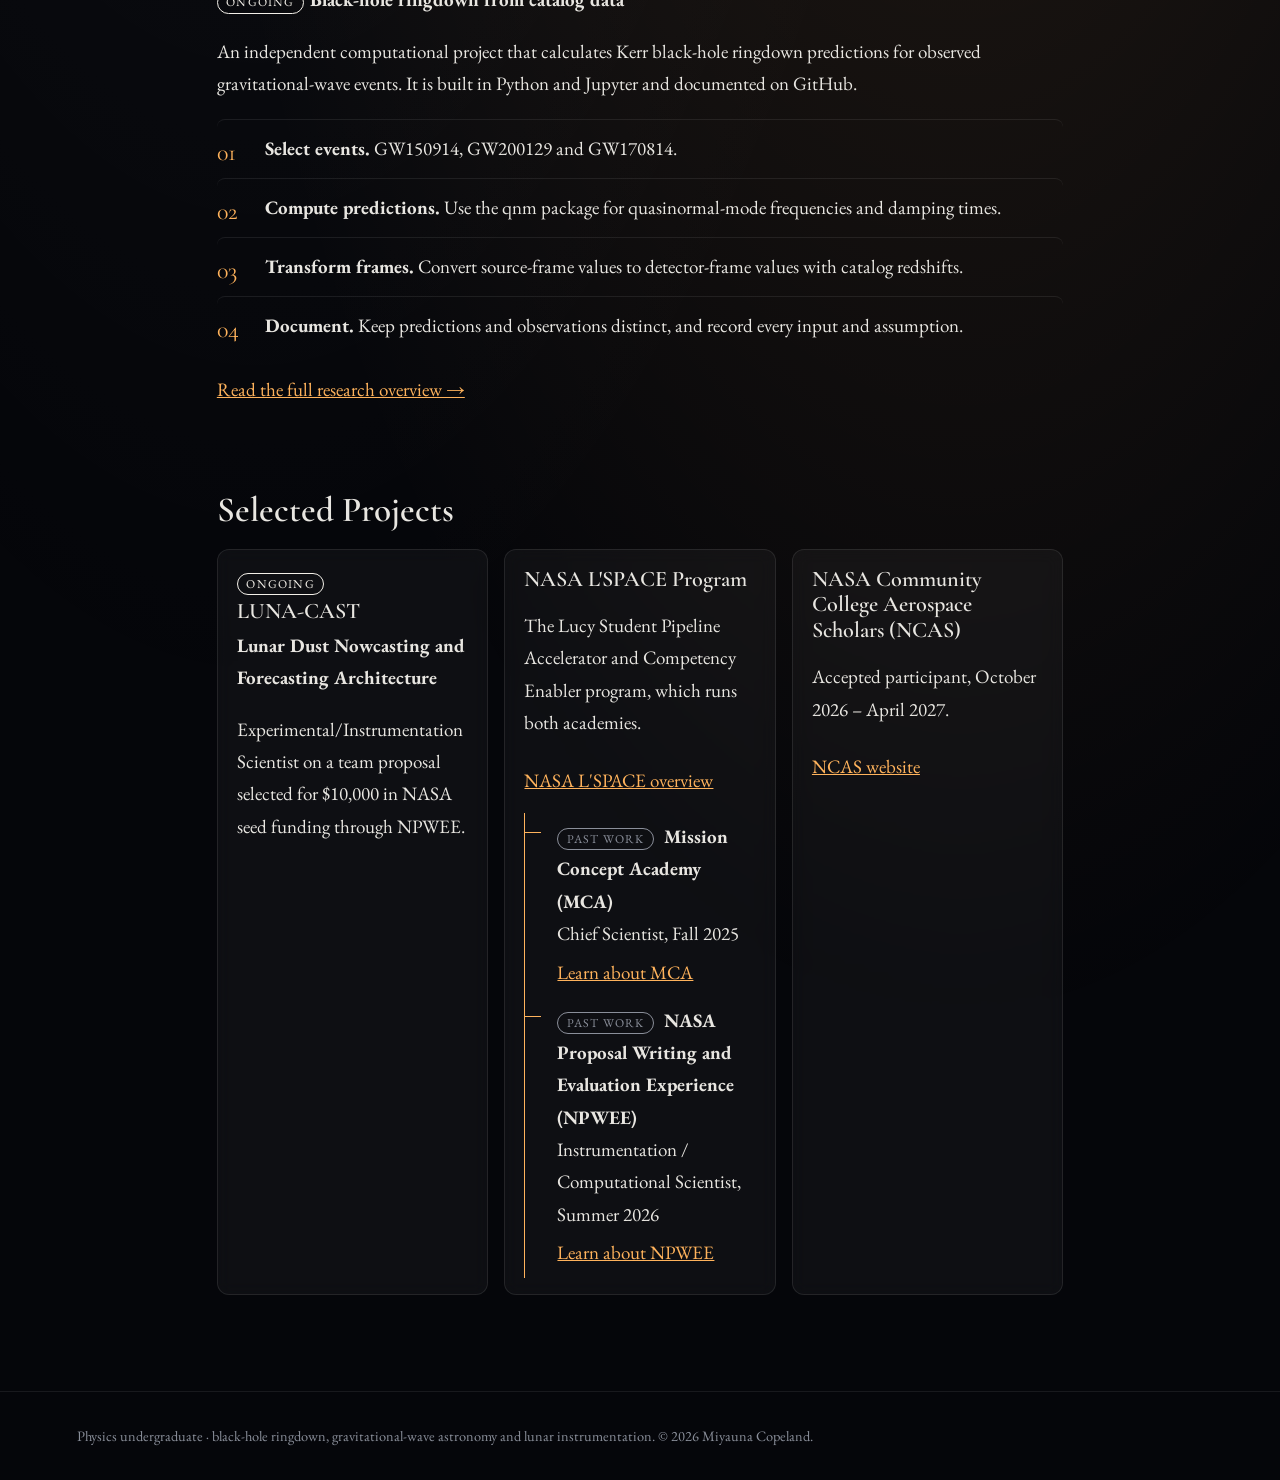
==== commit c4126c1f: "Update favicon and stylesheet links in index.html" ====
--- a/v2/index.html
+++ b/v2/index.html
@@ -2,13 +2,13 @@
 <html lang="en"><head>
 <meta charset="UTF-8"><meta name="viewport" content="width=device-width, initial-scale=1">
 <title>Miyauna Copeland</title>
-<link rel="icon" href="logos/logo.svg" type="image/svg+xml">
-<link href="https://fonts.googleapis.com/css2?family=Cormorant+Garamond:wght@500;600;700&family=EB+Garamond:wght@400;500&display=swap" rel="stylesheet">
-<link rel="stylesheet" href="style.css?v=37">
-</head><body>
-<nav><a class="home" href="index.html"><img src="logos/logo.svg" alt="Home" width="36" height="36"></a><a href="about.html">About</a><a href="research.html">Research</a><a href="contact.html">Contact</a></nav> <link rel="icon" href="logos/favicon.svg" type="image/svg+xml">
+<link rel="icon" href="logos/favicon.svg" type="image/svg+xml">
 <link rel="icon" href="logos/favicon.png" sizes="32x32" type="image/png">
 <link rel="apple-touch-icon" href="logos/favicon.png">
+<link href="https://fonts.googleapis.com/css2?family=Cormorant+Garamond:wght@500;600;700&family=EB+Garamond:wght@400;500&display=swap" rel="stylesheet">
+<link rel="stylesheet" href="style.css?v=39">
+</head><body>
+<nav><a class="home" href="index.html"><img src="logos/logo.svg" alt="Home" width="36" height="36"></a><a href="about.html">About</a><a href="research.html">Research</a><a href="contact.html">Contact</a></nav><div class="hero"><div class="wrap">
  <div class="top">
   <div>
    <p class="badge">Undergraduate Researcher</p>
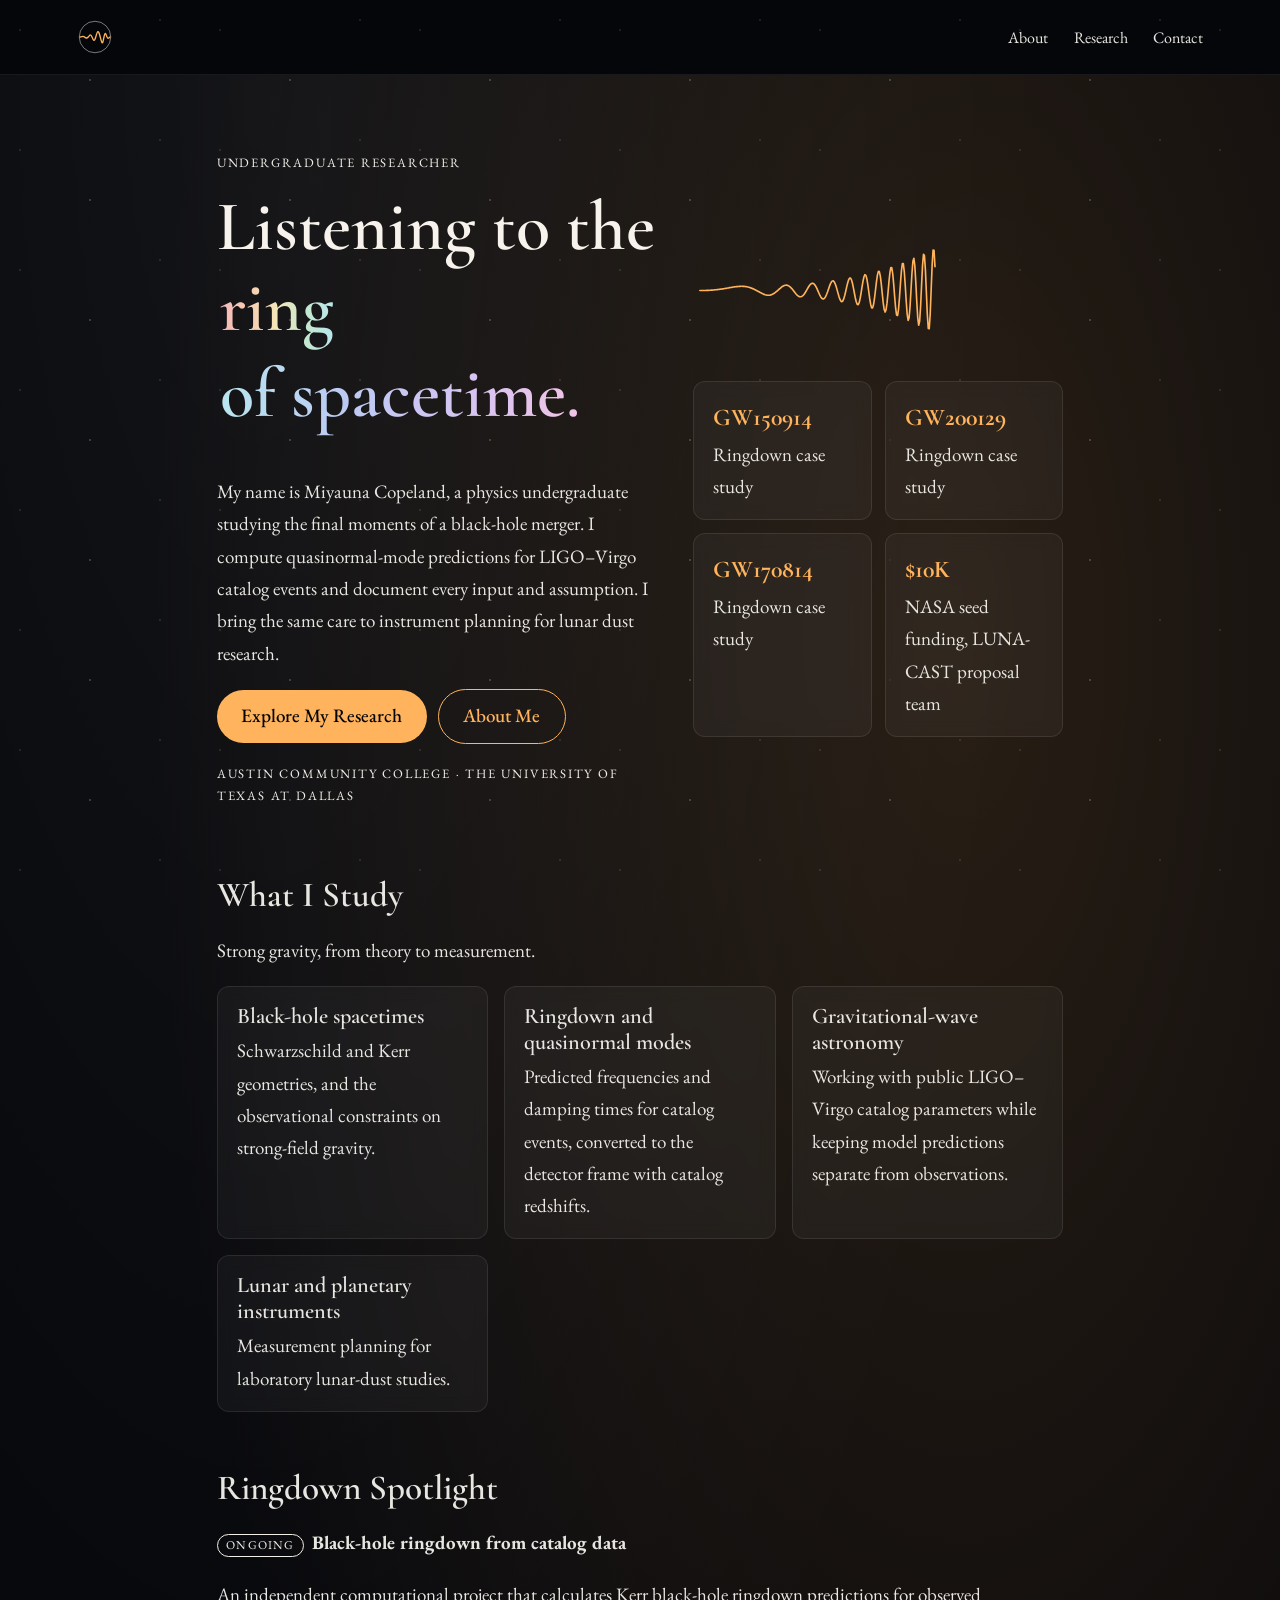
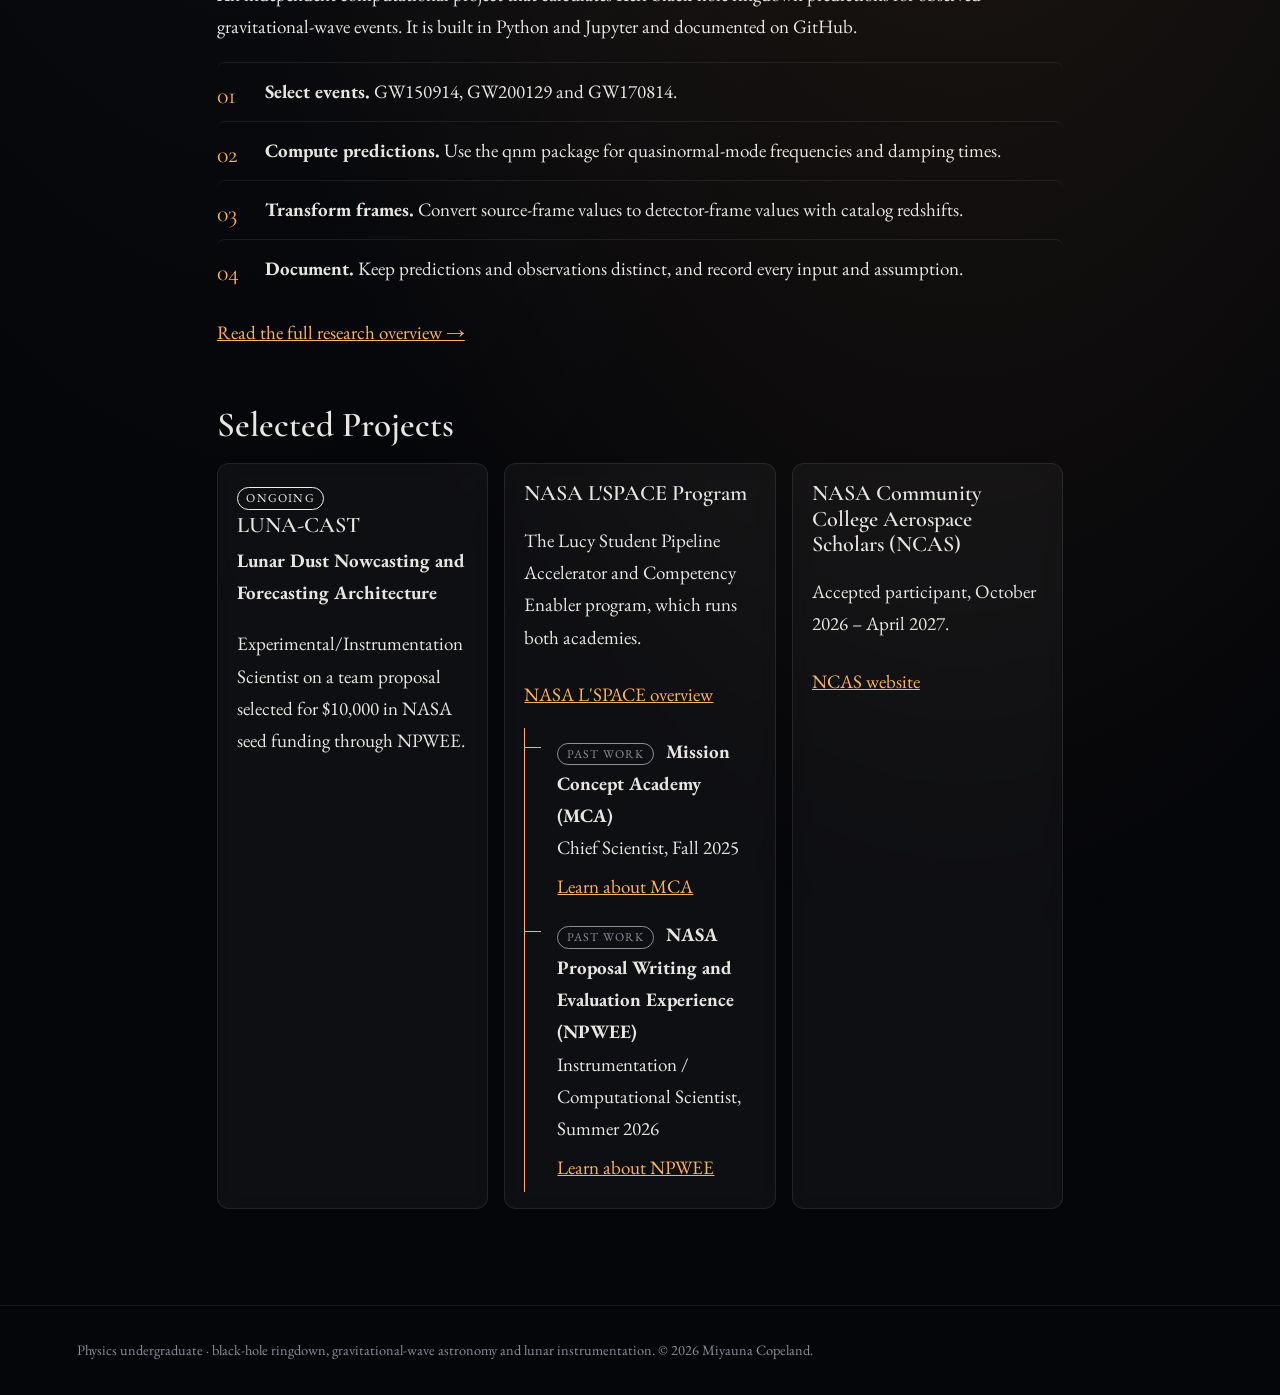
==== commit fcebd44d: "Update index.html" ====
--- a/v2/index.html
+++ b/v2/index.html
@@ -1,77 +1,152 @@
 <!DOCTYPE html>
-<html lang="en"><head>
-<meta charset="UTF-8"><meta name="viewport" content="width=device-width, initial-scale=1">
-<title>Miyauna Copeland</title>
-<link rel="icon" href="logos/favicon.svg" type="image/svg+xml">
-<link rel="icon" href="logos/favicon.png" sizes="32x32" type="image/png">
-<link rel="apple-touch-icon" href="logos/favicon.png">
-<link href="https://fonts.googleapis.com/css2?family=Cormorant+Garamond:wght@500;600;700&family=EB+Garamond:wght@400;500&display=swap" rel="stylesheet">
-<link rel="stylesheet" href="style.css?v=39">
-</head><body>
-<nav><a class="home" href="index.html"><img src="logos/logo.svg" alt="Home" width="36" height="36"></a><a href="about.html">About</a><a href="research.html">Research</a><a href="contact.html">Contact</a></nav><div class="hero"><div class="wrap">
- <div class="top">
-  <div>
-   <p class="badge">Undergraduate Researcher</p>
-   <h1>Listening to the<br><span class="rb1">ring</span>&nbsp;<span class="rb2">of spacetime.</span></h1>
-   <p>My name is Miyauna Copeland, a physics undergraduate studying the final moments of a black-hole merger. I compute quasinormal-mode predictions for LIGO–Virgo catalog events and document every input and assumption. I bring the same care to instrument planning for lunar dust research.</p>
-   <a class="btn" href="research.html">Explore My Research</a> <a class="btn ghost" href="about.html">About Me</a>
-   <p class="label" style="margin-top:1.2rem">Austin Community College · The University of Texas at Dallas</p>
+<html lang="en">
+<head>
+  <meta charset="UTF-8">
+  <meta name="viewport" content="width=device-width, initial-scale=1">
+  <title>Miyauna Copeland</title>
+
+  <link rel="icon" href="logos/favicon.svg" type="image/svg+xml">
+  <link rel="icon" href="logos/favicon.png" sizes="32x32" type="image/png">
+  <link rel="apple-touch-icon" href="logos/favicon.png">
+
+  <link href="https://fonts.googleapis.com/css2?family=Cormorant+Garamond:wght@500;600;700&family=EB+Garamond:wght@400;500&display=swap" rel="stylesheet">
+  <link rel="stylesheet" href="style.css?v=39">
+
+  <style>
+    /* Home page layout only: consistent rhythm between sections */
+    .hero .block { margin-top: 3.5rem; }
+    .hero .block > h2 { margin-top: 0; }
+    .hero .intro .btn + .btn { margin-left: .4rem; }
+    .hero .intro .label { margin-top: 1.2rem; }
+    .hero .block .tag { margin-right: .5rem; }
+  </style>
+</head>
+
+<body>
+
+  <!-- Navigation -->
+  <nav>
+    <a class="home" href="index.html"><img src="logos/logo.svg" alt="Home" width="36" height="36"></a>
+    <a href="about.html">About</a>
+    <a href="research.html">Research</a>
+    <a href="contact.html">Contact</a>
+  </nav>
+
+  <div class="hero">
+    <div class="wrap">
+
+      <!-- Intro: headline, summary, chirp and key facts -->
+      <header class="top">
+        <div class="intro">
+          <p class="badge">Undergraduate Researcher</p>
+          <h1>Listening to the<br><span class="rb1">ring</span>&nbsp;<span class="rb2">of spacetime.</span></h1>
+          <p>My name is Miyauna Copeland, a physics undergraduate studying the final moments of a black-hole merger. I compute quasinormal-mode predictions for LIGO–Virgo catalog events and document every input and assumption. I bring the same care to instrument planning for lunar dust research.</p>
+          <p>
+            <a class="btn" href="research.html">Explore My Research</a>
+            <a class="btn ghost" href="about.html">About Me</a>
+          </p>
+          <p class="label">Austin Community College · The University of Texas at Dallas</p>
+        </div>
+
+        <div class="signal">
+          <svg id="chirp" viewBox="0 0 380 200" aria-label="Gravitational wave chirp. Hover to replay.">
+            <path/>
+            <line x1="270" y1="55" x2="270" y2="145"/>
+            <text x="276" y="62" fill="#ffffff">MERGER</text>
+          </svg>
+          <div class="stats">
+            <div><b>GW150914</b>Ringdown case study</div>
+            <div><b>GW200129</b>Ringdown case study</div>
+            <div><b>GW170814</b>Ringdown case study</div>
+            <div><b>$10K</b>NASA seed funding, LUNA-CAST proposal team</div>
+          </div>
+        </div>
+      </header>
+
+      <!-- What I Study -->
+      <section class="block" id="study">
+        <h2>What I Study</h2>
+        <p>Strong gravity, from theory to measurement.</p>
+        <div class="grid">
+          <div class="card">
+            <h3>Black-hole spacetimes</h3>
+            Schwarzschild and Kerr geometries, and the observational constraints on strong-field gravity.
+          </div>
+          <div class="card">
+            <h3>Ringdown and quasinormal modes</h3>
+            Predicted frequencies and damping times for catalog events, converted to the detector frame with catalog redshifts.
+          </div>
+          <div class="card">
+            <h3>Gravitational-wave astronomy</h3>
+            Working with public LIGO–Virgo catalog parameters while keeping model predictions separate from observations.
+          </div>
+          <div class="card">
+            <h3>Lunar and planetary instruments</h3>
+            Measurement planning for laboratory lunar-dust studies.
+          </div>
+        </div>
+      </section>
+
+      <!-- Ringdown Spotlight -->
+      <section class="block" id="ringdown">
+        <h2>Ringdown Spotlight</h2>
+        <p><span class="tag">Ongoing</span><b>Black-hole ringdown from catalog data</b></p>
+        <p>An independent computational project that calculates Kerr black-hole ringdown predictions for observed gravitational-wave events. It is built in Python and Jupyter and documented on GitHub.</p>
+        <ol class="steps">
+          <li><b>Select events.</b> GW150914, GW200129 and GW170814.</li>
+          <li><b>Compute predictions.</b> Use the qnm package for quasinormal-mode frequencies and damping times.</li>
+          <li><b>Transform frames.</b> Convert source-frame values to detector-frame values with catalog redshifts.</li>
+          <li><b>Document.</b> Keep predictions and observations distinct, and record every input and assumption.</li>
+        </ol>
+        <p><a href="research.html">Read the full research overview →</a></p>
+      </section>
+
+      <!-- Selected Projects -->
+      <section class="block" id="projects">
+        <h2>Selected Projects</h2>
+        <div class="grid">
+
+          <article class="card">
+            <span class="tag">Ongoing</span>
+            <h3>LUNA-CAST</h3>
+            <b>Lunar Dust Nowcasting and Forecasting Architecture</b>
+            <p>Experimental/Instrumentation Scientist on a team proposal selected for $10,000 in NASA seed funding through NPWEE.</p>
+          </article>
+
+          <article class="card">
+            <h3>NASA L'SPACE Program</h3>
+            <p>The Lucy Student Pipeline Accelerator and Competency Enabler program, which runs both academies.</p>
+            <a href="https://www.nasa.gov/stem-content/lspace-interactive-program-for-students/" target="_blank" rel="noopener">NASA L'SPACE overview</a>
+            <ul class="branch">
+              <li>
+                <span class="tag past">Past Work</span>
+                <b>Mission Concept Academy (MCA)</b><br>
+                Chief Scientist, Fall 2025<br>
+                <a href="https://www.lspace.asu.edu/mission-concept-academy" target="_blank" rel="noopener">Learn about MCA</a>
+              </li>
+              <li>
+                <span class="tag past">Past Work</span>
+                <b>NASA Proposal Writing and Evaluation Experience (NPWEE)</b><br>
+                Instrumentation / Computational Scientist, Summer 2026<br>
+                <a href="https://www.lspace.asu.edu/proposal-writing-academy" target="_blank" rel="noopener">Learn about NPWEE</a>
+              </li>
+            </ul>
+          </article>
+
+          <article class="card">
+            <h3>NASA Community College Aerospace Scholars (NCAS)</h3>
+            <p>Accepted participant, October 2026 – April 2027.</p>
+            <a href="https://nasa-ncas.org/" target="_blank" rel="noopener">NCAS website</a>
+          </article>
+
+        </div>
+      </section>
+
+    </div>
   </div>
-  <div>
-   <svg id="chirp" viewBox="0 0 380 200" aria-label="Gravitational wave chirp. Hover to replay."><path/><line x1="270" y1="55" x2="270" y2="145"/><text x="276" y="62" fill="#ffffff">MERGER</text></svg>
-   <div class="stats">
-    <div><b>GW150914</b>Ringdown case study</div>
-    <div><b>GW200129</b>Ringdown case study</div>
-    <div><b>GW170814</b>Ringdown case study</div>
-    <div><b>$10K</b>NASA seed funding, LUNA-CAST proposal team</div>
-   </div>
-  </div>
- </div>
 
- <h2>What I Study</h2>
- <p>Strong gravity, from theory to measurement.</p>
- <div class="grid">
-  <div class="card"><h3>Black-hole spacetimes</h3>Schwarzschild and Kerr geometries, and the observational constraints on strong-field gravity.</div>
-  <div class="card"><h3>Ringdown and quasinormal modes</h3>Predicted frequencies and damping times for catalog events, converted to the detector frame with catalog redshifts.</div>
-  <div class="card"><h3>Gravitational-wave astronomy</h3>Working with public LIGO–Virgo catalog parameters while keeping model predictions separate from observations.</div>
-  <div class="card"><h3>Lunar and planetary instruments</h3>Measurement planning for laboratory lunar-dust studies.</div>
- </div>
+  <footer>Physics undergraduate · black-hole ringdown, gravitational-wave astronomy and lunar instrumentation. © 2026 Miyauna Copeland.</footer>
 
- <h2>Ringdown Spotlight</h2>
- <p><span class="tag">Ongoing</span><b>Black-hole ringdown from catalog data</b></p>
- <p>An independent computational project that calculates Kerr black-hole ringdown predictions for observed gravitational-wave events. It is built in Python and Jupyter and documented on GitHub.</p>
- <ol class="steps">
-  <li><b>Select events.</b> GW150914, GW200129 and GW170814.</li>
-  <li><b>Compute predictions.</b> Use the qnm package for quasinormal-mode frequencies and damping times.</li>
-  <li><b>Transform frames.</b> Convert source-frame values to detector-frame values with catalog redshifts.</li>
-  <li><b>Document.</b> Keep predictions and observations distinct, and record every input and assumption.</li>
- </ol>
- <p><a href="research.html">Read the full research overview →</a></p>
-
- <h2>Selected Projects</h2>
- <div class="grid">
-  <div class="card">
-   <span class="tag">Ongoing</span>
-   <h3>LUNA-CAST</h3>
-   <b>Lunar Dust Nowcasting and Forecasting Architecture</b>
-   <p>Experimental/Instrumentation Scientist on a team proposal selected for $10,000 in NASA seed funding through NPWEE.</p>
-  </div>
-  <div class="card">
-   <h3>NASA L'SPACE Program</h3>
-   <p>The Lucy Student Pipeline Accelerator and Competency Enabler program, which runs both academies.</p>
-   <a href="https://www.nasa.gov/stem-content/lspace-interactive-program-for-students/" target="_blank" rel="noopener">NASA L'SPACE overview</a>
-   <ul class="branch">
-    <li><span class="tag past">Past Work</span> <b>Mission Concept Academy (MCA)</b><br>Chief Scientist, Fall 2025<br><a href="https://www.lspace.asu.edu/mission-concept-academy" target="_blank" rel="noopener">Learn about MCA</a></li>
-    <li><span class="tag past">Past Work</span> <b>NASA Proposal Writing and Evaluation Experience (NPWEE)</b><br>Instrumentation / Computational Scientist, Summer 2026<br><a href="https://www.lspace.asu.edu/proposal-writing-academy" target="_blank" rel="noopener">Learn about NPWEE</a></li>
-   </ul>
-  </div>
-  <div class="card">
-   <h3>NASA Community College Aerospace Scholars (NCAS)</h3>
-   <p>Accepted participant, October 2026 – April 2027.</p>
-   <a href="https://nasa-ncas.org/" target="_blank" rel="noopener">NCAS website</a>
-  </div>
- </div>
-</div></div>
-<footer>Physics undergraduate · black-hole ringdown, gravitational-wave astronomy and lunar instrumentation. © 2026 Miyauna Copeland.</footer>
-<script src="script.js"></script>
-</body></html>
+  <script src="script.js"></script>
+</body>
+</html>
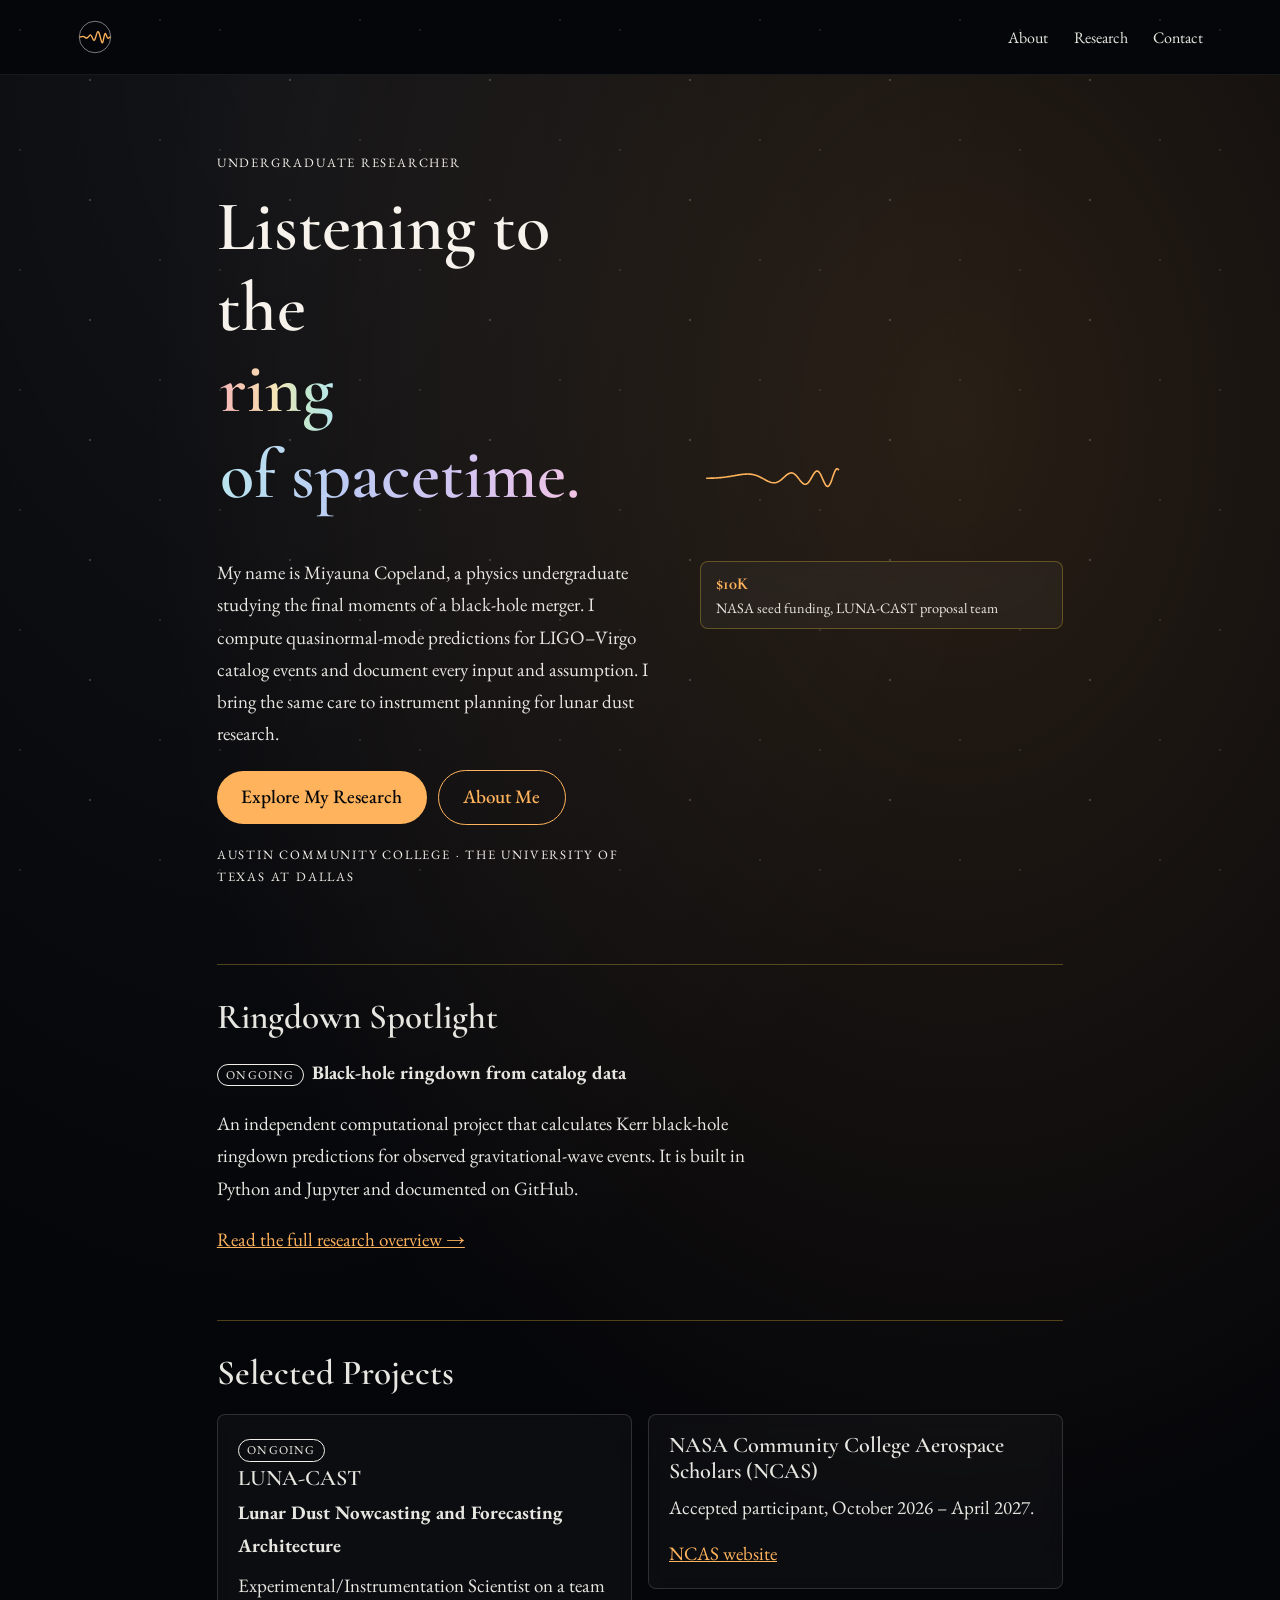
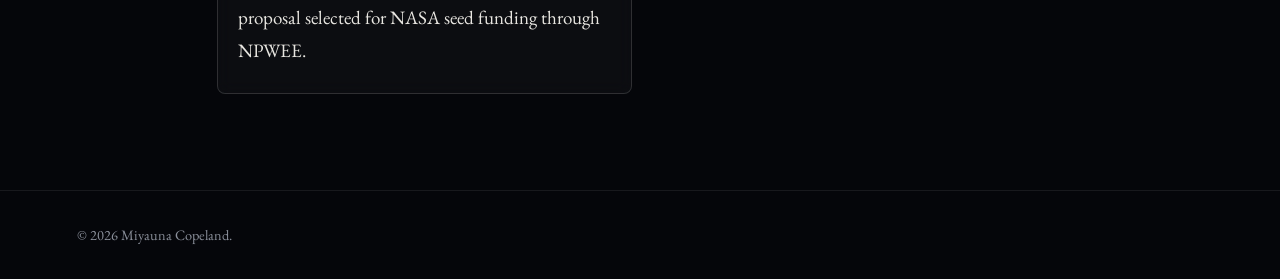
==== commit 8b2d01a4: "Update index.html" ====
--- a/v2/index.html
+++ b/v2/index.html
@@ -13,12 +13,24 @@
   <link rel="stylesheet" href="style.css?v=39">
 
   <style>
-    /* Home page layout only: consistent rhythm between sections */
-    .hero .block { margin-top: 3.5rem; }
-    .hero .block > h2 { margin-top: 0; }
+    /* Home page layout only */
+    .hero .top { align-items: center; gap: 3rem; }
     .hero .intro .btn + .btn { margin-left: .4rem; }
     .hero .intro .label { margin-top: 1.2rem; }
+
+    .hero .stats { display: grid; grid-template-columns: 1fr; gap: .6rem; margin-top: 1rem; }
+    .hero .stats > div { padding: .7rem .9rem; border: 1px solid rgba(212,175,55,.35); border-radius: 8px; font-size: .9rem; line-height: 1.35; }
+    .hero .stats b { display: block; font-size: 1.05rem; margin-bottom: .1rem; }
+
+    .hero .block { margin-top: 4rem; padding-top: 2rem; border-top: 1px solid rgba(212,175,55,.35); }
+    .hero .block > h2 { margin: 0 0 .4rem; }
+    .hero .block > p { max-width: 62ch; }
     .hero .block .tag { margin-right: .5rem; }
+
+    .hero .block .grid { display: grid; grid-template-columns: repeat(auto-fit, minmax(250px, 1fr)); gap: 1rem; margin-top: 1.25rem; align-items: start; }
+    .hero .block .card { padding: 1.1rem 1.25rem; border: 1px solid rgba(255,255,255,.14); border-radius: 8px; background: rgba(255,255,255,.03); box-shadow: none; }
+    .hero .block .card h3 { margin: 0 0 .45rem; }
+    .hero .block .card p { margin: .5rem 0; }
   </style>
 </head>
 
@@ -35,7 +47,7 @@
   <div class="hero">
     <div class="wrap">
 
-      <!-- Intro: headline, summary, chirp and key facts -->
+      <!-- Intro -->
       <header class="top">
         <div class="intro">
           <p class="badge">Undergraduate Researcher</p>
@@ -55,49 +67,16 @@
             <text x="276" y="62" fill="#ffffff">MERGER</text>
           </svg>
           <div class="stats">
-            <div><b>GW150914</b>Ringdown case study</div>
-            <div><b>GW200129</b>Ringdown case study</div>
-            <div><b>GW170814</b>Ringdown case study</div>
             <div><b>$10K</b>NASA seed funding, LUNA-CAST proposal team</div>
           </div>
         </div>
       </header>
-
-      <!-- What I Study -->
-      <section class="block" id="study">
-        <h2>What I Study</h2>
-        <p>Strong gravity, from theory to measurement.</p>
-        <div class="grid">
-          <div class="card">
-            <h3>Black-hole spacetimes</h3>
-            Schwarzschild and Kerr geometries, and the observational constraints on strong-field gravity.
-          </div>
-          <div class="card">
-            <h3>Ringdown and quasinormal modes</h3>
-            Predicted frequencies and damping times for catalog events, converted to the detector frame with catalog redshifts.
-          </div>
-          <div class="card">
-            <h3>Gravitational-wave astronomy</h3>
-            Working with public LIGO–Virgo catalog parameters while keeping model predictions separate from observations.
-          </div>
-          <div class="card">
-            <h3>Lunar and planetary instruments</h3>
-            Measurement planning for laboratory lunar-dust studies.
-          </div>
-        </div>
-      </section>
 
       <!-- Ringdown Spotlight -->
       <section class="block" id="ringdown">
         <h2>Ringdown Spotlight</h2>
         <p><span class="tag">Ongoing</span><b>Black-hole ringdown from catalog data</b></p>
         <p>An independent computational project that calculates Kerr black-hole ringdown predictions for observed gravitational-wave events. It is built in Python and Jupyter and documented on GitHub.</p>
-        <ol class="steps">
-          <li><b>Select events.</b> GW150914, GW200129 and GW170814.</li>
-          <li><b>Compute predictions.</b> Use the qnm package for quasinormal-mode frequencies and damping times.</li>
-          <li><b>Transform frames.</b> Convert source-frame values to detector-frame values with catalog redshifts.</li>
-          <li><b>Document.</b> Keep predictions and observations distinct, and record every input and assumption.</li>
-        </ol>
         <p><a href="research.html">Read the full research overview →</a></p>
       </section>
 
@@ -110,27 +89,7 @@
             <span class="tag">Ongoing</span>
             <h3>LUNA-CAST</h3>
             <b>Lunar Dust Nowcasting and Forecasting Architecture</b>
-            <p>Experimental/Instrumentation Scientist on a team proposal selected for $10,000 in NASA seed funding through NPWEE.</p>
-          </article>
-
-          <article class="card">
-            <h3>NASA L'SPACE Program</h3>
-            <p>The Lucy Student Pipeline Accelerator and Competency Enabler program, which runs both academies.</p>
-            <a href="https://www.nasa.gov/stem-content/lspace-interactive-program-for-students/" target="_blank" rel="noopener">NASA L'SPACE overview</a>
-            <ul class="branch">
-              <li>
-                <span class="tag past">Past Work</span>
-                <b>Mission Concept Academy (MCA)</b><br>
-                Chief Scientist, Fall 2025<br>
-                <a href="https://www.lspace.asu.edu/mission-concept-academy" target="_blank" rel="noopener">Learn about MCA</a>
-              </li>
-              <li>
-                <span class="tag past">Past Work</span>
-                <b>NASA Proposal Writing and Evaluation Experience (NPWEE)</b><br>
-                Instrumentation / Computational Scientist, Summer 2026<br>
-                <a href="https://www.lspace.asu.edu/proposal-writing-academy" target="_blank" rel="noopener">Learn about NPWEE</a>
-              </li>
-            </ul>
+            <p>Experimental/Instrumentation Scientist on a team proposal selected for NASA seed funding through NPWEE.</p>
           </article>
 
           <article class="card">
@@ -145,7 +104,7 @@
     </div>
   </div>
 
-  <footer>Physics undergraduate · black-hole ringdown, gravitational-wave astronomy and lunar instrumentation. © 2026 Miyauna Copeland.</footer>
+  <footer>© 2026 Miyauna Copeland.</footer>
 
   <script src="script.js"></script>
 </body>
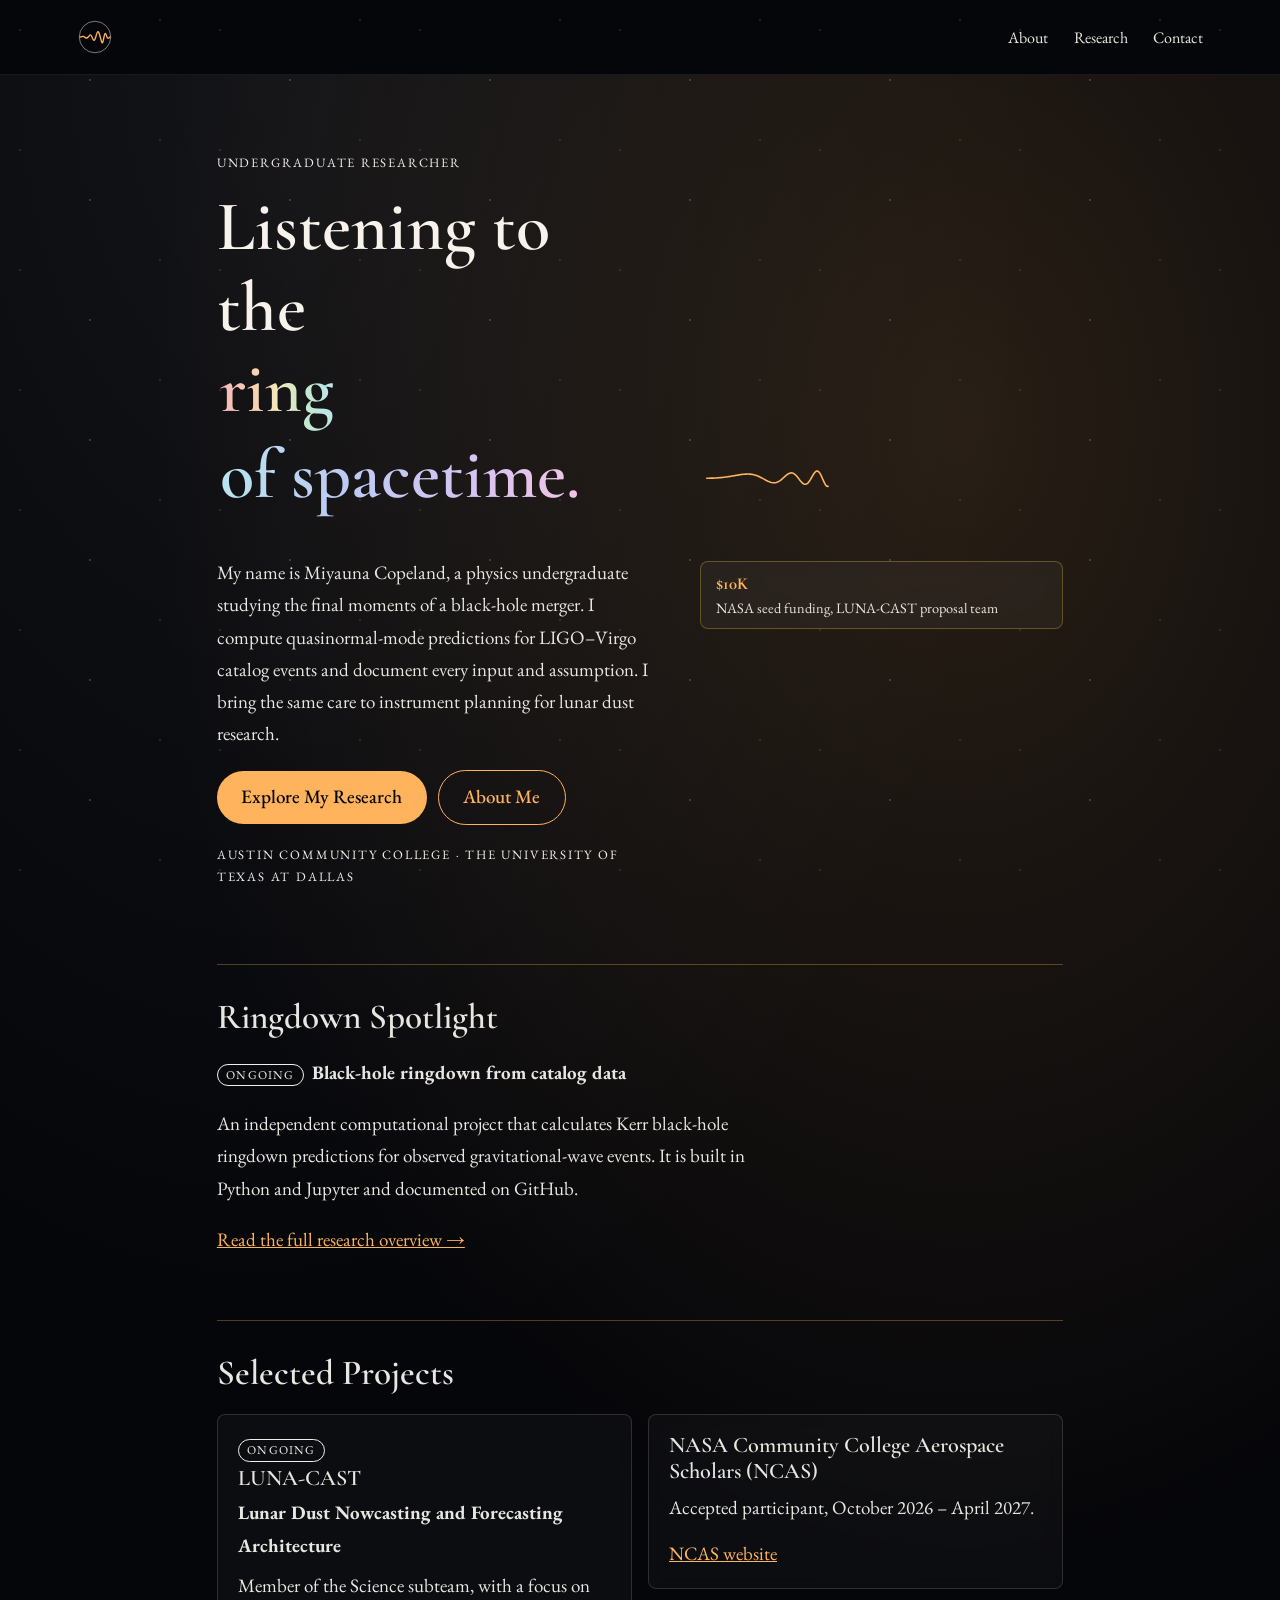
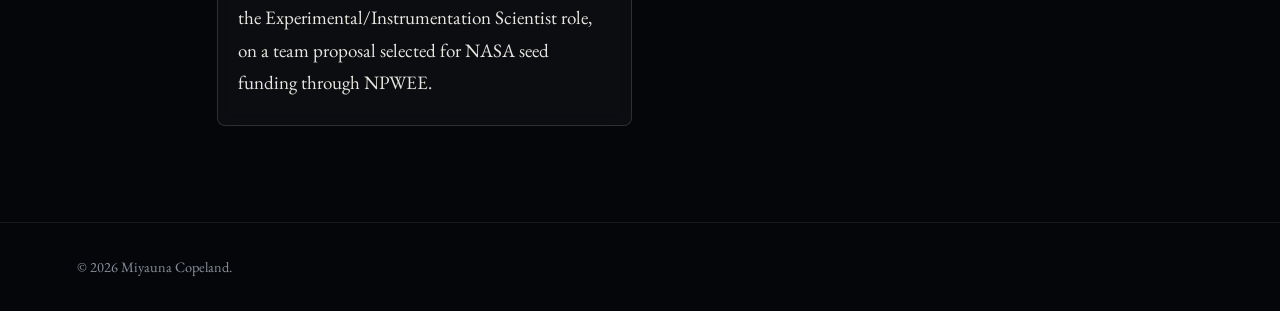
==== commit 60b2570b: "Clarify role in LUNA-CAST project description Updated the description of the LUNA-CAST project to cl" ====
--- a/v2/index.html
+++ b/v2/index.html
@@ -89,7 +89,7 @@
             <span class="tag">Ongoing</span>
             <h3>LUNA-CAST</h3>
             <b>Lunar Dust Nowcasting and Forecasting Architecture</b>
-            <p>Experimental/Instrumentation Scientist on a team proposal selected for NASA seed funding through NPWEE.</p>
+            <p>Member of the Science subteam, with a focus on the Experimental/Instrumentation Scientist role, on a team proposal selected for NASA seed funding through NPWEE.</p>
           </article>
 
           <article class="card">
